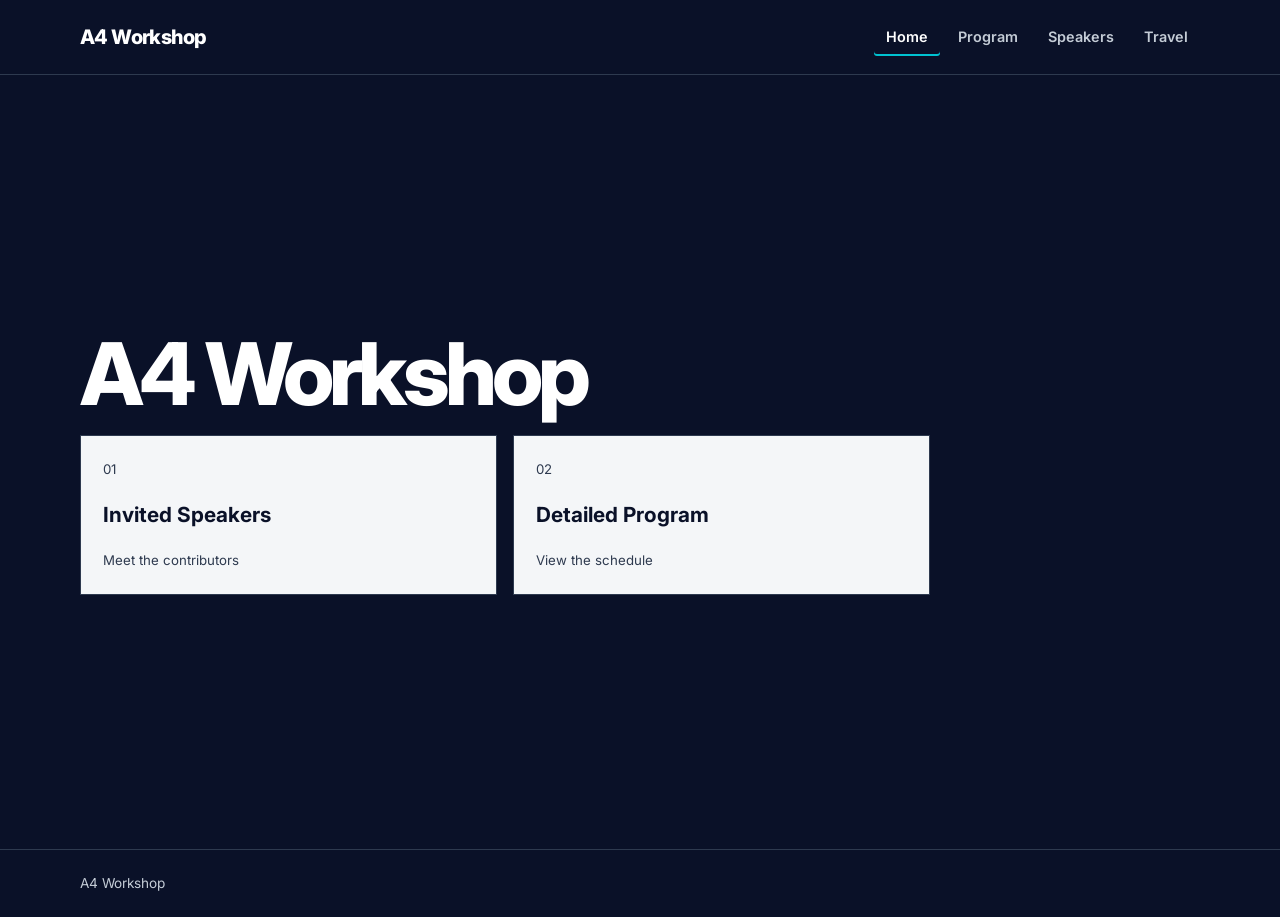
==== index.html @ c86d0ef8 "Update workshop navigation and content" ====
<!doctype html>
<html lang="en">
  <head>
    <meta charset="utf-8">
    <meta name="viewport" content="width=device-width, initial-scale=1">
    <meta name="description" content="A4 Workshop — academic workshop information.">
    <title>A4 Workshop</title>
    <link rel="preconnect" href="https://fonts.googleapis.com">
    <link rel="preconnect" href="https://fonts.gstatic.com" crossorigin>
    <link href="https://fonts.googleapis.com/css2?family=Inter:wght@400;500;600;700;800&display=swap" rel="stylesheet">
    <link rel="stylesheet" href="assets/css/style.css">
    <script src="assets/js/main.js" defer></script>
  </head>
  <body>
    <header class="site-header">
      <div class="container header-inner">
        <a class="brand" href="index.html" aria-label="A4 Workshop home">A4 Workshop</a>
        <button class="menu-toggle" type="button" aria-expanded="false" aria-controls="primary-navigation">Menu</button>
        <nav id="primary-navigation" class="primary-navigation" aria-label="Primary navigation">
          <a class="active" aria-current="page" href="index.html">Home</a>
          <div class="nav-group">
            <a class="program-link" href="program-at-a-glance.html">Program</a>
            <div id="program-submenu" class="program-submenu">
              <a href="program.html">Full Program</a>
            </div>
          </div>
          <a href="speakers.html">Speakers</a>
          <a href="travel.html">Travel</a>
        </nav>
      </div>
    </header>

    <main>
      <section class="gateway">
        <div class="container gateway-content">
          <h1>A4 Workshop</h1>
          <div class="gateway-links">
            <a class="feature-link" href="speakers.html"><span>01</span><strong>Invited Speakers</strong><small>Meet the contributors</small></a>
            <a class="feature-link" href="program.html"><span>02</span><strong>Detailed Program</strong><small>View the schedule</small></a>
          </div>
        </div>
      </section>
    </main>

    <footer class="site-footer"><div class="container">A4 Workshop</div></footer>
  </body>
</html>
---- assets/css/style.css ----
:root {
  --navy: #0A1128;
  --slate-navy: #2E3A4F;
  --soft-navy: #5B6B8C;
  --medium-gray: #9AA5B1;
  --light-gray: #E4E7EB;
  --off-white: #F4F6F8;
  --page-white: #FFFFFF;
  --cool-gray: #C4CCD6;
  --electric-cyan: #00C2D1;
  --max-width: 1120px;
}

* { box-sizing: border-box; }
html { scroll-behavior: smooth; }
body { margin: 0; background: var(--page-white); color: var(--navy); font: 400 16px/1.7 Inter, ui-sans-serif, system-ui, -apple-system, BlinkMacSystemFont, "Segoe UI", sans-serif; }
a { color: inherit; }
.container { width: min(calc(100% - 40px), var(--max-width)); margin-inline: auto; }

.site-header { position: sticky; top: 0; z-index: 10; background: var(--navy); border-bottom: 1px solid var(--slate-navy); }
.header-inner { min-height: 74px; display: flex; align-items: center; justify-content: space-between; gap: 24px; }
.brand { color: var(--page-white); font-size: 1.25rem; font-weight: 800; letter-spacing: -0.03em; text-decoration: none; }
.primary-navigation { display: flex; align-items: center; gap: 6px; }
.primary-navigation > a, .program-link { color: var(--cool-gray); font: 600 0.9rem/1.4 Inter, ui-sans-serif, system-ui, sans-serif; padding: 9px 12px; border: 0; border-radius: 3px; background: transparent; text-decoration: none; }
.primary-navigation > a:hover, .primary-navigation > a:focus-visible, .program-link:hover, .program-link:focus-visible { color: var(--navy); background: var(--electric-cyan); outline: none; }
.primary-navigation > a.active, .program-link.active, .nav-group.active > .program-link { color: var(--page-white); box-shadow: inset 0 -2px 0 var(--electric-cyan); }
.nav-group { position: relative; }
.program-submenu { display: none; position: absolute; top: calc(100% + 8px); left: 0; z-index: 20; min-width: 218px; padding: 6px; border: 1px solid var(--slate-navy); background: var(--navy); box-shadow: 0 12px 24px rgb(10 17 40 / 20%); }.nav-group:hover .program-submenu, .nav-group:focus-within .program-submenu, .nav-group.is-open .program-submenu { display: block; }.program-submenu a { display: block; color: var(--cool-gray); padding: 9px 10px; font-size: 0.88rem; font-weight: 600; text-decoration: none; }.program-submenu a:hover, .program-submenu a:focus-visible, .program-submenu a.active { color: var(--navy); background: var(--electric-cyan); outline: none; }
.menu-toggle { display: none; border: 1px solid var(--medium-gray); border-radius: 3px; background: transparent; color: var(--page-white); padding: 7px 10px; font: inherit; }
.menu-toggle:focus-visible, a:focus-visible { outline: 3px solid var(--electric-cyan); outline-offset: 3px; }

.gateway { min-height: calc(100vh - 126px); display: grid; align-items: center; padding: 80px 0; background: var(--navy); }
.gateway-content { max-width: 850px; margin-left: max(20px, calc((100% - var(--max-width)) / 2)); }
h1, h2, h3, p { margin-top: 0; }
h1 { max-width: 700px; margin-bottom: 16px; color: var(--navy); font-size: clamp(2.6rem, 7vw, 5.4rem); font-weight: 800; line-height: 1.04; letter-spacing: -0.055em; }
h2 { font-size: 1.4rem; font-weight: 700; letter-spacing: -0.025em; line-height: 1.25; }
h3 { margin-bottom: 3px; font-size: 1.08rem; font-weight: 700; }
.gateway h1 { color: var(--page-white); }
.preview-notice { max-width: 610px; margin-bottom: 12px; color: var(--electric-cyan); font-size: 0.84rem; font-weight: 600; letter-spacing: 0.015em; }
.gateway-intro { max-width: 550px; margin-bottom: 42px; color: var(--cool-gray); font-size: 1.16rem; }
.gateway-links { display: grid; grid-template-columns: repeat(2, minmax(0, 1fr)); gap: 16px; }
.feature-link { min-height: 160px; display: grid; align-content: space-between; padding: 22px; border: 1px solid var(--slate-navy); background: var(--off-white); color: var(--navy); text-decoration: none; transition: border-color 0.16s ease, background-color 0.16s ease, transform 0.16s ease; }
.feature-link:hover, .feature-link:focus-visible { border-color: var(--electric-cyan); background: var(--page-white); transform: translateY(-2px); }
.feature-link span, .feature-link small { color: var(--slate-navy); font-size: 0.83rem; }.feature-link strong { font-size: 1.3rem; font-weight: 700; }

.page-hero { padding: 56px 0 48px; background: var(--navy); border-bottom: 3px solid var(--medium-gray); }
.page-hero h1 { margin-bottom: 0; color: var(--page-white); font-size: clamp(2.5rem, 5vw, 4.4rem); }
.content-section { padding: 56px 0 82px; background: var(--page-white); }.section-note { max-width: 850px; margin-bottom: 30px; padding: 15px 17px; border-left: 3px solid var(--electric-cyan); background: var(--off-white); color: var(--slate-navy); font-size: 0.95rem; }

.speaker-notice { max-width: 760px; margin: 0 0 34px; color: var(--slate-navy); font-size: 1rem; font-weight: 500; line-height: 1.6; }.speaker-section + .speaker-section { margin-top: 54px; }.speaker-section h2 { display: flex; align-items: center; gap: 10px; margin-bottom: 15px; color: var(--navy); }.speaker-section h2::before { content: ""; width: 10px; height: 10px; flex: 0 0 auto; background: var(--electric-cyan); }.speaker-table { width: 100%; border-collapse: collapse; border-top: 2px solid var(--medium-gray); }.speaker-table th, .speaker-table td { padding: 18px 4px; border-bottom: 1px solid var(--light-gray); text-align: left; vertical-align: top; }.speaker-table th { background: var(--off-white); color: var(--navy); font-size: 0.8rem; font-weight: 700; letter-spacing: 0.06em; text-transform: uppercase; }.speaker-table th:first-child, .speaker-table td:first-child { width: 42%; }.speaker-table td:first-child { color: var(--navy); font-size: 1.08rem; font-weight: 700; line-height: 1.35; }.speaker-table td:last-child { color: var(--slate-navy); line-height: 1.5; }

.program-day { margin-top: 42px; }.day-heading { padding-bottom: 14px; border-bottom: 2px solid var(--medium-gray); }.day-heading h2 { margin-bottom: 0; }.timeline { margin: 0; padding: 0; list-style: none; }.timeline li { display: grid; grid-template-columns: 160px 1fr; gap: 28px; padding: 23px; border-bottom: 1px solid var(--light-gray); background: var(--off-white); }.timeline li + li { margin-top: 1px; }.timeline li.is-lunch, .timeline li.is-secondary { background: var(--cool-gray); }.timeline time { color: var(--slate-navy); font-weight: 700; }.timeline p:last-child { margin-bottom: 0; color: var(--slate-navy); }

.program-overview { margin: 0; background: var(--page-white); }.program-overview-scroll { overflow-x: auto; }.program-overview-scroll:focus-visible { outline: 3px solid var(--electric-cyan); outline-offset: 3px; }.program-overview-table { width: 100%; min-width: 900px; border-collapse: collapse; border-top: 2px solid var(--medium-gray); table-layout: fixed; }.program-overview-table th, .program-overview-table td { border: 1px solid var(--light-gray); }.program-overview-table thead th { padding: 10px 8px; background: var(--soft-navy); border-color: var(--soft-navy); border-bottom: 2px solid var(--electric-cyan); color: var(--page-white); font-size: 0.98rem; font-weight: 700; letter-spacing: 0.03em; line-height: 1.15; text-align: center; text-transform: uppercase; }.program-overview-table thead th:first-child { width: 120px; }.program-overview-table thead span { display: block; margin-top: 0; color: var(--page-white); font-size: 0.76rem; letter-spacing: 0.08em; line-height: 1.1; }.program-overview-table tbody > tr { height: 72px; }.program-overview-table tbody th { padding: 9px 8px; background: var(--soft-navy); border-top-color: var(--medium-gray); color: var(--page-white); font-size: 0.84rem; font-weight: 700; letter-spacing: 0.06em; line-height: 1.2; text-align: center; text-transform: uppercase; vertical-align: middle; }.program-overview-table tbody td { padding: 12px 10px; background: var(--off-white); color: var(--navy); font-size: 1.05rem; font-weight: 700; line-height: 1.4; text-align: center; vertical-align: middle; }.program-overview-table .schedule-lunch { height: 54px; }.program-overview-table .schedule-lunch td { background: var(--cool-gray); font-size: 0.95rem; letter-spacing: 0.07em; text-transform: uppercase; }.program-overview-table .schedule-empty { background: var(--page-white); }.glance-link { margin: 32px 0 0; }.glance-link a { color: var(--navy); font-weight: 700; text-decoration-color: var(--electric-cyan); text-decoration-thickness: 3px; text-underline-offset: 5px; }.visually-hidden { position: absolute; width: 1px; height: 1px; padding: 0; margin: -1px; overflow: hidden; clip: rect(0, 0, 0, 0); white-space: nowrap; border: 0; }
.anchor-navigation { border-bottom: 1px solid var(--light-gray); background: var(--off-white); }.anchor-navigation .container { display: flex; gap: 24px; overflow-x: auto; }.anchor-navigation a { flex: 0 0 auto; padding: 14px 0 12px; color: var(--slate-navy); font-size: 0.9rem; font-weight: 700; text-decoration: none; }.anchor-navigation a:hover, .anchor-navigation a:focus-visible { color: var(--navy); box-shadow: inset 0 -2px 0 var(--electric-cyan); outline: none; }.travel-layout { display: grid; gap: 56px; }.travel-section { scroll-margin-top: 110px; }.travel-section-heading { margin-bottom: 14px; border-bottom: 2px solid var(--medium-gray); }.travel-section-heading h2 { margin-bottom: 12px; }.travel-panel { padding: 26px; border: 1px solid var(--light-gray); background: var(--off-white); }.travel-panel h3 { color: var(--navy); }.travel-panel p { max-width: 720px; margin-bottom: 0; color: var(--slate-navy); }

.site-footer { padding: 22px 0; background: var(--navy); border-top: 1px solid var(--slate-navy); color: var(--cool-gray); font-size: 0.85rem; }

@media (max-width: 720px) { .header-inner { min-height: 64px; flex-wrap: wrap; padding-block: 12px; }.menu-toggle { display: block; }.primary-navigation { display: none; width: 100%; flex-direction: column; align-items: stretch; padding-top: 4px; }.primary-navigation.is-open { display: flex; }.primary-navigation > a, .program-link { display: block; width: 100%; padding: 10px 0; text-align: left; }.primary-navigation > a.active, .program-link.active, .nav-group.active > .program-link { box-shadow: inset 2px 0 0 var(--electric-cyan); padding-left: 10px; }.nav-group { width: 100%; }.program-submenu { display: block; position: static; min-width: 0; margin: 2px 0 5px; padding: 4px 0 4px 12px; border: 0; border-left: 1px solid var(--slate-navy); box-shadow: none; }.program-submenu a { padding: 8px 10px; }.gateway { min-height: calc(100vh - 116px); padding: 58px 0; }.gateway-content { margin-left: auto; }.gateway-links { grid-template-columns: 1fr; }.page-hero { padding: 44px 0 36px; }.speaker-notice { margin-bottom: 28px; font-size: 0.96rem; }.speaker-section h2 { gap: 9px; }.speaker-section h2::before { width: 9px; height: 9px; }.speaker-table, .speaker-table thead, .speaker-table tbody, .speaker-table tr, .speaker-table th, .speaker-table td { display: block; width: 100%; }.speaker-table thead tr { display: grid; grid-template-columns: 42% 58%; }.speaker-table th, .speaker-table td { padding: 13px 0; }.speaker-table th:first-child, .speaker-table td:first-child { width: auto; }.speaker-table tbody tr { padding: 17px 0; border-bottom: 1px solid var(--light-gray); }.speaker-table tbody td { border: 0; padding: 0; }.speaker-table tbody td + td { margin-top: 6px; font-size: 0.94rem; }.program-overview-table { min-width: 860px; }.program-overview-table thead th:first-child { width: 108px; }.program-overview-table thead th { font-size: 0.98rem; }.program-overview-table thead span { font-size: 0.76rem; }.program-overview-table tbody th { font-size: 0.88rem; }.program-overview-table tbody td { font-size: 0.98rem; }.program-overview-table .schedule-lunch td { font-size: 0.88rem; }.timeline li { grid-template-columns: 1fr; gap: 5px; padding: 20px; }.travel-layout { gap: 42px; } }
@media (prefers-reduced-motion: reduce) { html { scroll-behavior: auto; }.feature-link { transition: none; }.feature-link:hover { transform: none; } }
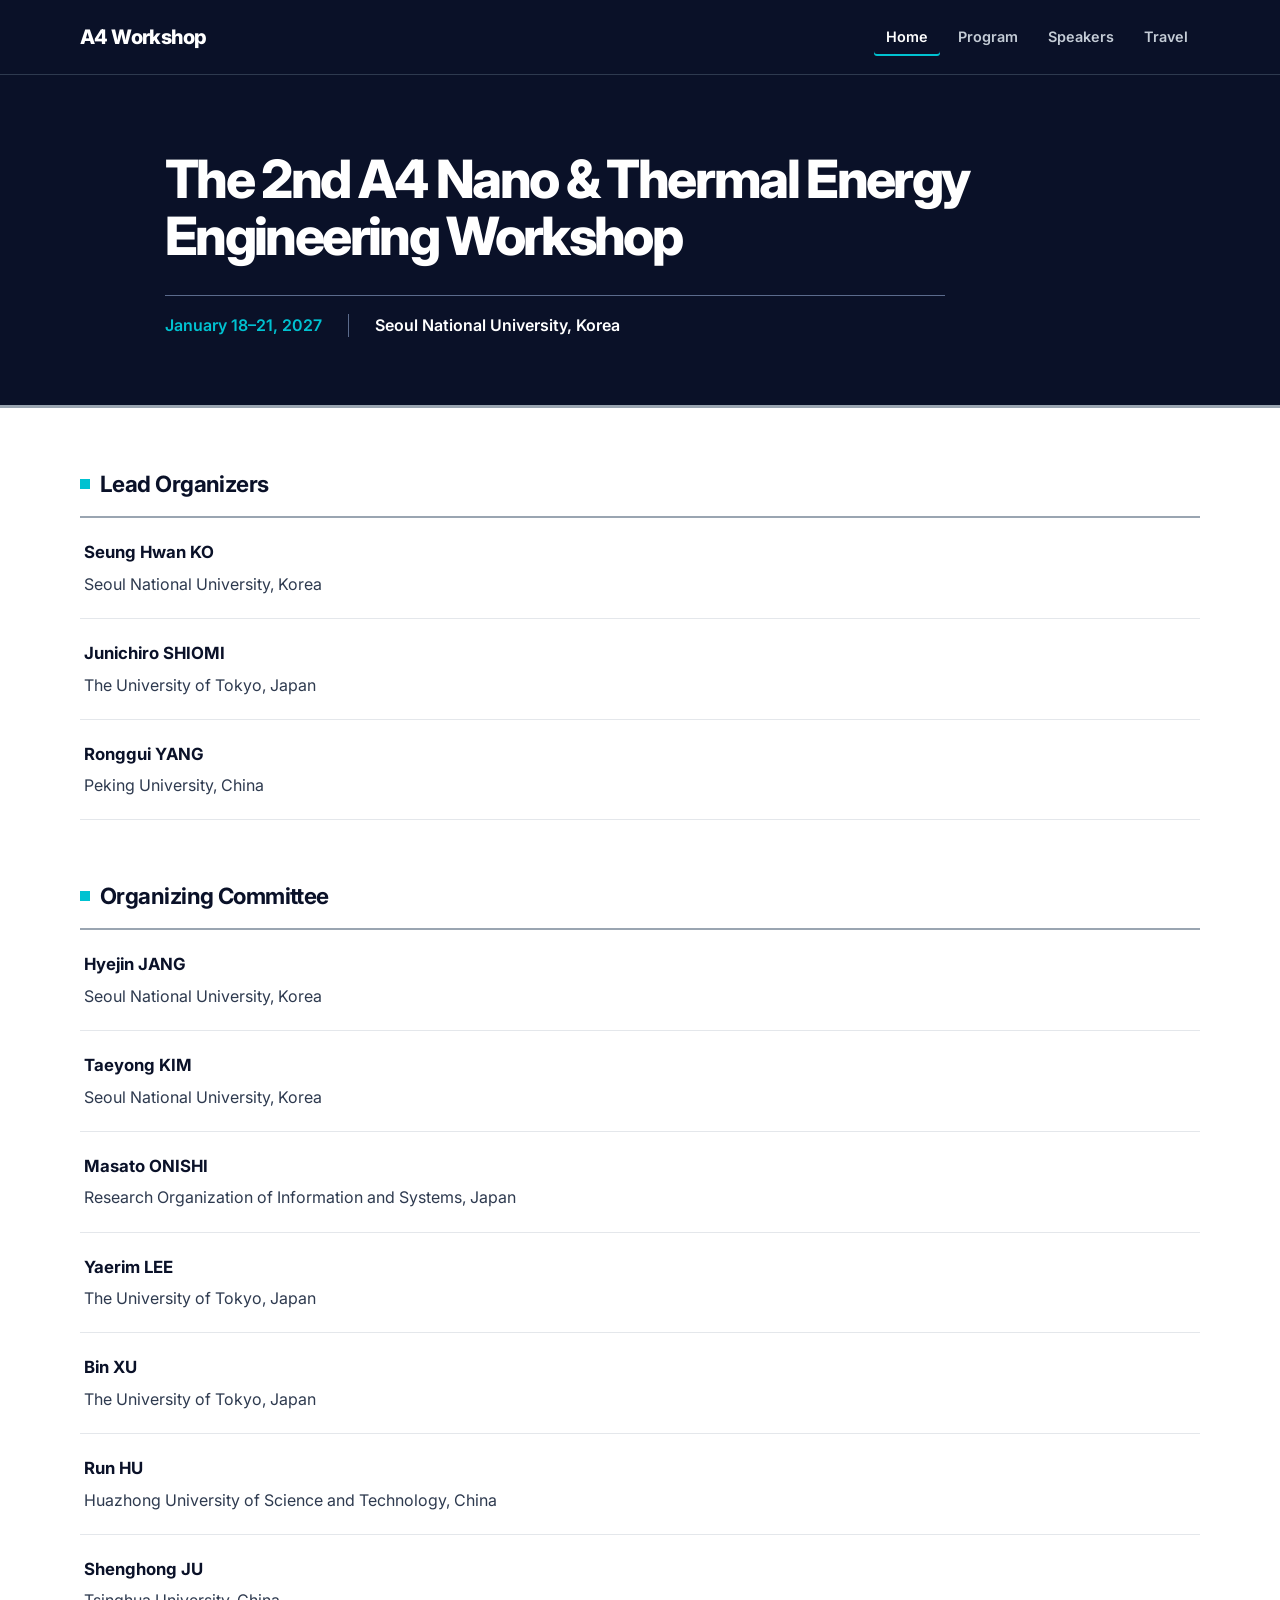
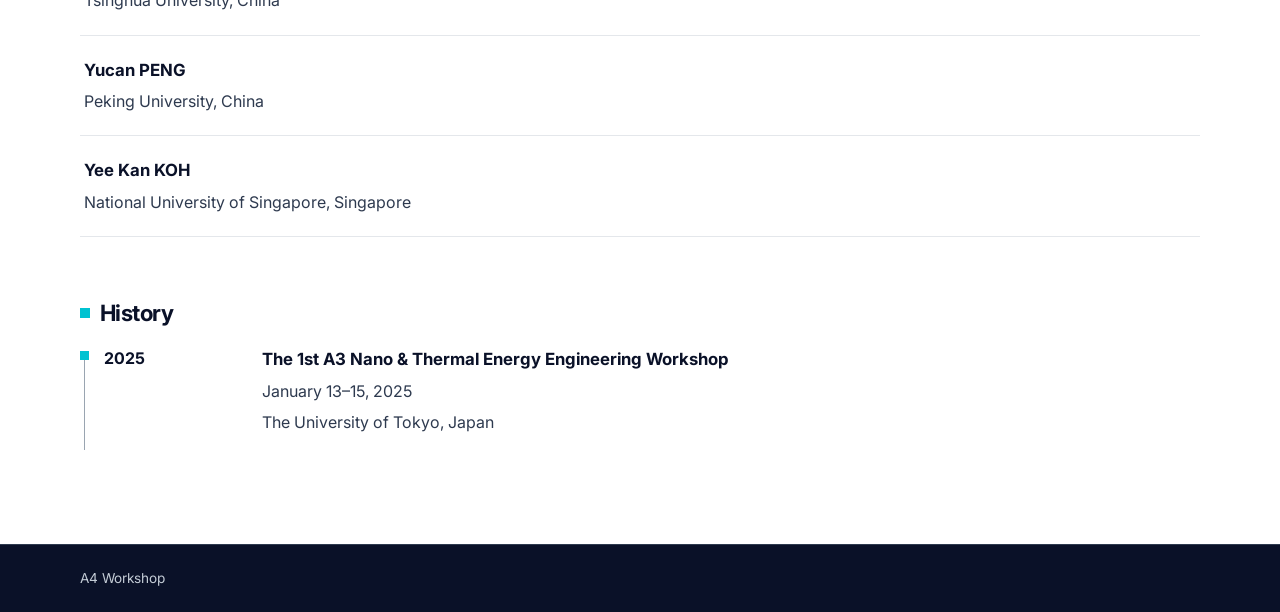
==== commit 37fb2dd5: "Update workshop home and full program" ====
--- a/index.html
+++ b/index.html
@@ -31,14 +31,115 @@
     </header>
 
     <main>
-      <section class="gateway">
-        <div class="container gateway-content">
-          <h1>A4 Workshop</h1>
-          <div class="gateway-links">
-            <a class="feature-link" href="speakers.html"><span>01</span><strong>Invited Speakers</strong><small>Meet the contributors</small></a>
-            <a class="feature-link" href="program.html"><span>02</span><strong>Detailed Program</strong><small>View the schedule</small></a>
+      <section class="page-hero home-hero">
+        <div class="container home-hero-content">
+          <h1>The 2nd A4 Nano &amp; Thermal Energy Engineering Workshop</h1>
+          <div class="hero-event-details" aria-label="Workshop date and venue">
+            <p><time datetime="2027-01-18">January 18</time>–<time datetime="2027-01-21">21, 2027</time></p>
+            <p>Seoul National University, Korea</p>
           </div>
         </div>
+      </section>
+
+      <section class="content-section home-content">
+        <div class="container home-layout">
+          <section class="home-section" aria-labelledby="lead-organizers-title">
+            <h2 id="lead-organizers-title">Lead Organizers</h2>
+            <div class="organizer-list" aria-label="Lead organizers">
+              <article class="organizer-row organizer-row--person">
+                <div>
+                  <h3>Seung Hwan KO</h3>
+                  <p>Seoul National University, Korea</p>
+                </div>
+              </article>
+              <article class="organizer-row organizer-row--person">
+                <div>
+                  <h3>Junichiro SHIOMI</h3>
+                  <p>The University of Tokyo, Japan</p>
+                </div>
+              </article>
+              <article class="organizer-row organizer-row--person">
+                <div>
+                  <h3>Ronggui YANG</h3>
+                  <p>Peking University, China</p>
+                </div>
+              </article>
+            </div>
+          </section>
+
+          <section class="home-section" aria-labelledby="committee-title">
+            <h2 id="committee-title">Organizing Committee</h2>
+            <div class="organizer-list" aria-label="Organizing committee">
+              <article class="organizer-row organizer-row--person">
+                <div>
+                  <h3>Hyejin JANG</h3>
+                  <p>Seoul National University, Korea</p>
+                </div>
+              </article>
+              <article class="organizer-row organizer-row--person">
+                <div>
+                  <h3>Taeyong KIM</h3>
+                  <p>Seoul National University, Korea</p>
+                </div>
+              </article>
+              <article class="organizer-row organizer-row--person">
+                <div>
+                  <h3>Masato ONISHI</h3>
+                  <p>Research Organization of Information and Systems, Japan</p>
+                </div>
+              </article>
+              <article class="organizer-row organizer-row--person">
+                <div>
+                  <h3>Yaerim LEE</h3>
+                  <p>The University of Tokyo, Japan</p>
+                </div>
+              </article>
+              <article class="organizer-row organizer-row--person">
+                <div>
+                  <h3>Bin XU</h3>
+                  <p>The University of Tokyo, Japan</p>
+                </div>
+              </article>
+              <article class="organizer-row organizer-row--person">
+                <div>
+                  <h3>Run HU</h3>
+                  <p>Huazhong University of Science and Technology, China</p>
+                </div>
+              </article>
+              <article class="organizer-row organizer-row--person">
+                <div>
+                  <h3>Shenghong JU</h3>
+                  <p>Tsinghua University, China</p>
+                </div>
+              </article>
+              <article class="organizer-row organizer-row--person">
+                <div>
+                  <h3>Yucan PENG</h3>
+                  <p>Peking University, China</p>
+                </div>
+              </article>
+              <article class="organizer-row organizer-row--person">
+                <div>
+                  <h3>Yee Kan KOH</h3>
+                  <p>National University of Singapore, Singapore</p>
+                </div>
+              </article>
+            </div>
+          </section>
+
+          <section class="home-section" aria-labelledby="history-title">
+            <h2 id="history-title">History</h2>
+            <ol class="history-list" aria-label="Workshop history">
+              <li>
+                <p class="history-year">2025</p>
+                <div>
+                  <h3>The 1st A3 Nano &amp; Thermal Energy Engineering Workshop</h3>
+                  <p><time datetime="2025-01-13">January 13</time>–<time datetime="2025-01-15">15, 2025</time></p>
+                  <p>The University of Tokyo, Japan</p>
+                </div>
+              </li>
+            </ol>
+          </div>
       </section>
     </main>
 
--- a/assets/css/style.css
+++ b/assets/css/style.css
@@ -47,14 +47,16 @@
 .page-hero h1 { margin-bottom: 0; color: var(--page-white); font-size: clamp(2.5rem, 5vw, 4.4rem); }
 .content-section { padding: 56px 0 82px; background: var(--page-white); }.section-note { max-width: 850px; margin-bottom: 30px; padding: 15px 17px; border-left: 3px solid var(--electric-cyan); background: var(--off-white); color: var(--slate-navy); font-size: 0.95rem; }
 
+.home-hero { padding-block: 76px 68px; }.home-hero-content { max-width: 950px; }.home-hero h1 { max-width: 920px; font-size: clamp(1.875rem, 4.125vw, 3.75rem); line-height: 1.08; letter-spacing: -0.05em; }.hero-event-details { display: flex; flex-wrap: wrap; align-items: center; gap: 12px 26px; max-width: 780px; margin-top: 30px; padding-top: 18px; border-top: 1px solid var(--soft-navy); }.hero-event-details p { margin: 0; color: var(--page-white); font-size: 1rem; font-weight: 600; line-height: 1.45; }.hero-event-details p:first-child { color: var(--electric-cyan); }.hero-event-details p + p { padding-left: 26px; border-left: 1px solid var(--soft-navy); }.home-content { padding-top: 62px; }.home-layout { display: grid; gap: 62px; }.home-section h2 { display: flex; align-items: center; gap: 10px; margin-bottom: 18px; }.home-section h2::before { content: ""; width: 10px; height: 10px; flex: 0 0 auto; background: var(--electric-cyan); }.organizer-list { border-top: 2px solid var(--medium-gray); }.organizer-row { display: grid; grid-template-columns: minmax(0, 1fr); align-items: baseline; padding: 20px 4px; border-bottom: 1px solid var(--light-gray); }.organizer-row h3, .history-list h3 { margin-bottom: 4px; color: var(--navy); font-size: 1.05rem; }.organizer-row p, .history-list p { margin-bottom: 0; color: var(--slate-navy); }.history-list { position: relative; display: grid; gap: 0; max-width: 800px; margin: 0; padding: 0; list-style: none; }.history-list::before { content: ""; position: absolute; top: 12px; bottom: 12px; left: 4px; width: 1px; background: var(--medium-gray); }.history-list li { position: relative; display: grid; grid-template-columns: 132px minmax(0, 1fr); gap: 26px; padding: 0 0 26px 24px; }.history-list li::before { content: ""; position: absolute; top: 6px; left: 0; width: 9px; height: 9px; background: var(--electric-cyan); }.history-list li p + p { margin-top: 4px; }.history-year { color: var(--navy) !important; font-weight: 700; }
+
 .speaker-notice { max-width: 760px; margin: 0 0 34px; color: var(--slate-navy); font-size: 1rem; font-weight: 500; line-height: 1.6; }.speaker-section + .speaker-section { margin-top: 54px; }.speaker-section h2 { display: flex; align-items: center; gap: 10px; margin-bottom: 15px; color: var(--navy); }.speaker-section h2::before { content: ""; width: 10px; height: 10px; flex: 0 0 auto; background: var(--electric-cyan); }.speaker-table { width: 100%; border-collapse: collapse; border-top: 2px solid var(--medium-gray); }.speaker-table th, .speaker-table td { padding: 18px 4px; border-bottom: 1px solid var(--light-gray); text-align: left; vertical-align: top; }.speaker-table th { background: var(--off-white); color: var(--navy); font-size: 0.8rem; font-weight: 700; letter-spacing: 0.06em; text-transform: uppercase; }.speaker-table th:first-child, .speaker-table td:first-child { width: 42%; }.speaker-table td:first-child { color: var(--navy); font-size: 1.08rem; font-weight: 700; line-height: 1.35; }.speaker-table td:last-child { color: var(--slate-navy); line-height: 1.5; }
 
-.program-day { margin-top: 42px; }.day-heading { padding-bottom: 14px; border-bottom: 2px solid var(--medium-gray); }.day-heading h2 { margin-bottom: 0; }.timeline { margin: 0; padding: 0; list-style: none; }.timeline li { display: grid; grid-template-columns: 160px 1fr; gap: 28px; padding: 23px; border-bottom: 1px solid var(--light-gray); background: var(--off-white); }.timeline li + li { margin-top: 1px; }.timeline li.is-lunch, .timeline li.is-secondary { background: var(--cool-gray); }.timeline time { color: var(--slate-navy); font-weight: 700; }.timeline p:last-child { margin-bottom: 0; color: var(--slate-navy); }
+.full-program-day + .full-program-day { margin-top: 58px; }.full-program-day h2 { display: flex; align-items: center; gap: 10px; margin-bottom: 10px; color: var(--navy); }.full-program-day h2::before { content: ""; width: 10px; height: 10px; flex: 0 0 auto; background: var(--electric-cyan); }.full-program-table-wrap { overflow-x: auto; }.full-program-table { width: 100%; min-width: 460px; border-collapse: collapse; border-top: 2px solid var(--medium-gray); }.full-program-table th, .full-program-table td { padding: 14px 16px; border-bottom: 1px solid var(--light-gray); text-align: left; vertical-align: middle; }.full-program-table th { background: #EAFBFC; color: var(--navy); font-size: 0.82rem; font-weight: 700; letter-spacing: 0.06em; text-transform: uppercase; }.full-program-table th:first-child, .full-program-table td:first-child { width: 170px; }.full-program-table td { color: var(--slate-navy); }.full-program-table td:last-child { color: var(--navy); font-weight: 600; }.full-program-table time { color: inherit; font-weight: 600; }.full-program-table .program-break td { background: var(--cool-gray); }.full-program-table .program-social td { background: var(--off-white); }
 
 .program-overview { margin: 0; background: var(--page-white); }.program-overview-scroll { overflow-x: auto; }.program-overview-scroll:focus-visible { outline: 3px solid var(--electric-cyan); outline-offset: 3px; }.program-overview-table { width: 100%; min-width: 900px; border-collapse: collapse; border-top: 2px solid var(--medium-gray); table-layout: fixed; }.program-overview-table th, .program-overview-table td { border: 1px solid var(--light-gray); }.program-overview-table thead th { padding: 10px 8px; background: var(--soft-navy); border-color: var(--soft-navy); border-bottom: 2px solid var(--electric-cyan); color: var(--page-white); font-size: 0.98rem; font-weight: 700; letter-spacing: 0.03em; line-height: 1.15; text-align: center; text-transform: uppercase; }.program-overview-table thead th:first-child { width: 120px; }.program-overview-table thead span { display: block; margin-top: 0; color: var(--page-white); font-size: 0.76rem; letter-spacing: 0.08em; line-height: 1.1; }.program-overview-table tbody > tr { height: 72px; }.program-overview-table tbody th { padding: 9px 8px; background: var(--soft-navy); border-top-color: var(--medium-gray); color: var(--page-white); font-size: 0.84rem; font-weight: 700; letter-spacing: 0.06em; line-height: 1.2; text-align: center; text-transform: uppercase; vertical-align: middle; }.program-overview-table tbody td { padding: 12px 10px; background: var(--off-white); color: var(--navy); font-size: 1.05rem; font-weight: 700; line-height: 1.4; text-align: center; vertical-align: middle; }.program-overview-table .schedule-lunch { height: 54px; }.program-overview-table .schedule-lunch td { background: var(--cool-gray); font-size: 0.95rem; letter-spacing: 0.07em; text-transform: uppercase; }.program-overview-table .schedule-empty { background: var(--page-white); }.glance-link { margin: 32px 0 0; }.glance-link a { color: var(--navy); font-weight: 700; text-decoration-color: var(--electric-cyan); text-decoration-thickness: 3px; text-underline-offset: 5px; }.visually-hidden { position: absolute; width: 1px; height: 1px; padding: 0; margin: -1px; overflow: hidden; clip: rect(0, 0, 0, 0); white-space: nowrap; border: 0; }
 .anchor-navigation { border-bottom: 1px solid var(--light-gray); background: var(--off-white); }.anchor-navigation .container { display: flex; gap: 24px; overflow-x: auto; }.anchor-navigation a { flex: 0 0 auto; padding: 14px 0 12px; color: var(--slate-navy); font-size: 0.9rem; font-weight: 700; text-decoration: none; }.anchor-navigation a:hover, .anchor-navigation a:focus-visible { color: var(--navy); box-shadow: inset 0 -2px 0 var(--electric-cyan); outline: none; }.travel-layout { display: grid; gap: 56px; }.travel-section { scroll-margin-top: 110px; }.travel-section-heading { margin-bottom: 14px; border-bottom: 2px solid var(--medium-gray); }.travel-section-heading h2 { margin-bottom: 12px; }.travel-panel { padding: 26px; border: 1px solid var(--light-gray); background: var(--off-white); }.travel-panel h3 { color: var(--navy); }.travel-panel p { max-width: 720px; margin-bottom: 0; color: var(--slate-navy); }
 
 .site-footer { padding: 22px 0; background: var(--navy); border-top: 1px solid var(--slate-navy); color: var(--cool-gray); font-size: 0.85rem; }
 
-@media (max-width: 720px) { .header-inner { min-height: 64px; flex-wrap: wrap; padding-block: 12px; }.menu-toggle { display: block; }.primary-navigation { display: none; width: 100%; flex-direction: column; align-items: stretch; padding-top: 4px; }.primary-navigation.is-open { display: flex; }.primary-navigation > a, .program-link { display: block; width: 100%; padding: 10px 0; text-align: left; }.primary-navigation > a.active, .program-link.active, .nav-group.active > .program-link { box-shadow: inset 2px 0 0 var(--electric-cyan); padding-left: 10px; }.nav-group { width: 100%; }.program-submenu { display: block; position: static; min-width: 0; margin: 2px 0 5px; padding: 4px 0 4px 12px; border: 0; border-left: 1px solid var(--slate-navy); box-shadow: none; }.program-submenu a { padding: 8px 10px; }.gateway { min-height: calc(100vh - 116px); padding: 58px 0; }.gateway-content { margin-left: auto; }.gateway-links { grid-template-columns: 1fr; }.page-hero { padding: 44px 0 36px; }.speaker-notice { margin-bottom: 28px; font-size: 0.96rem; }.speaker-section h2 { gap: 9px; }.speaker-section h2::before { width: 9px; height: 9px; }.speaker-table, .speaker-table thead, .speaker-table tbody, .speaker-table tr, .speaker-table th, .speaker-table td { display: block; width: 100%; }.speaker-table thead tr { display: grid; grid-template-columns: 42% 58%; }.speaker-table th, .speaker-table td { padding: 13px 0; }.speaker-table th:first-child, .speaker-table td:first-child { width: auto; }.speaker-table tbody tr { padding: 17px 0; border-bottom: 1px solid var(--light-gray); }.speaker-table tbody td { border: 0; padding: 0; }.speaker-table tbody td + td { margin-top: 6px; font-size: 0.94rem; }.program-overview-table { min-width: 860px; }.program-overview-table thead th:first-child { width: 108px; }.program-overview-table thead th { font-size: 0.98rem; }.program-overview-table thead span { font-size: 0.76rem; }.program-overview-table tbody th { font-size: 0.88rem; }.program-overview-table tbody td { font-size: 0.98rem; }.program-overview-table .schedule-lunch td { font-size: 0.88rem; }.timeline li { grid-template-columns: 1fr; gap: 5px; padding: 20px; }.travel-layout { gap: 42px; } }
+@media (max-width: 720px) { .header-inner { min-height: 64px; flex-wrap: wrap; padding-block: 12px; }.menu-toggle { display: block; }.primary-navigation { display: none; width: 100%; flex-direction: column; align-items: stretch; padding-top: 4px; }.primary-navigation.is-open { display: flex; }.primary-navigation > a, .program-link { display: block; width: 100%; padding: 10px 0; text-align: left; }.primary-navigation > a.active, .program-link.active, .nav-group.active > .program-link { box-shadow: inset 2px 0 0 var(--electric-cyan); padding-left: 10px; }.nav-group { width: 100%; }.program-submenu { display: block; position: static; min-width: 0; margin: 2px 0 5px; padding: 4px 0 4px 12px; border: 0; border-left: 1px solid var(--slate-navy); box-shadow: none; }.program-submenu a { padding: 8px 10px; }.gateway { min-height: calc(100vh - 116px); padding: 58px 0; }.gateway-content { margin-left: auto; }.gateway-links { grid-template-columns: 1fr; }.page-hero { padding: 44px 0 36px; }.home-hero { padding-block: 56px 50px; }.home-hero h1 { font-size: clamp(1.725rem, 7.5vw, 2.625rem); letter-spacing: -0.045em; }.hero-event-details { display: grid; gap: 10px; margin-top: 24px; padding-top: 16px; }.hero-event-details p { font-size: 0.98rem; }.hero-event-details p + p { padding-left: 0; border-left: 0; }.home-content { padding-top: 46px; }.home-layout { gap: 46px; }.home-section h2 { gap: 9px; margin-bottom: 16px; }.home-section h2::before { width: 9px; height: 9px; }.organizer-row { grid-template-columns: 1fr; gap: 7px; padding: 17px 0; }.organizer-role { font-size: 0.92rem; }.history-list li { grid-template-columns: 1fr; gap: 5px; padding-left: 22px; }.speaker-notice { margin-bottom: 28px; font-size: 0.96rem; }.speaker-section h2 { gap: 9px; }.speaker-section h2::before { width: 9px; height: 9px; }.speaker-table, .speaker-table thead, .speaker-table tbody, .speaker-table tr, .speaker-table th, .speaker-table td { display: block; width: 100%; }.speaker-table thead tr { display: grid; grid-template-columns: 42% 58%; }.speaker-table th, .speaker-table td { padding: 13px 0; }.speaker-table th:first-child, .speaker-table td:first-child { width: auto; }.speaker-table tbody tr { padding: 17px 0; border-bottom: 1px solid var(--light-gray); }.speaker-table tbody td { border: 0; padding: 0; }.speaker-table tbody td + td { margin-top: 6px; font-size: 0.94rem; }.full-program-day + .full-program-day { margin-top: 44px; }.full-program-day h2 { gap: 9px; }.full-program-day h2::before { width: 9px; height: 9px; }.full-program-table { min-width: 440px; }.full-program-table th, .full-program-table td { padding: 12px 13px; }.full-program-table th:first-child, .full-program-table td:first-child { width: 142px; }.program-overview-table { min-width: 860px; }.program-overview-table thead th:first-child { width: 108px; }.program-overview-table thead th { font-size: 0.98rem; }.program-overview-table thead span { font-size: 0.76rem; }.program-overview-table tbody th { font-size: 0.88rem; }.program-overview-table tbody td { font-size: 0.98rem; }.program-overview-table .schedule-lunch td { font-size: 0.88rem; }.travel-layout { gap: 42px; } }
 @media (prefers-reduced-motion: reduce) { html { scroll-behavior: auto; }.feature-link { transition: none; }.feature-link:hover { transform: none; } }
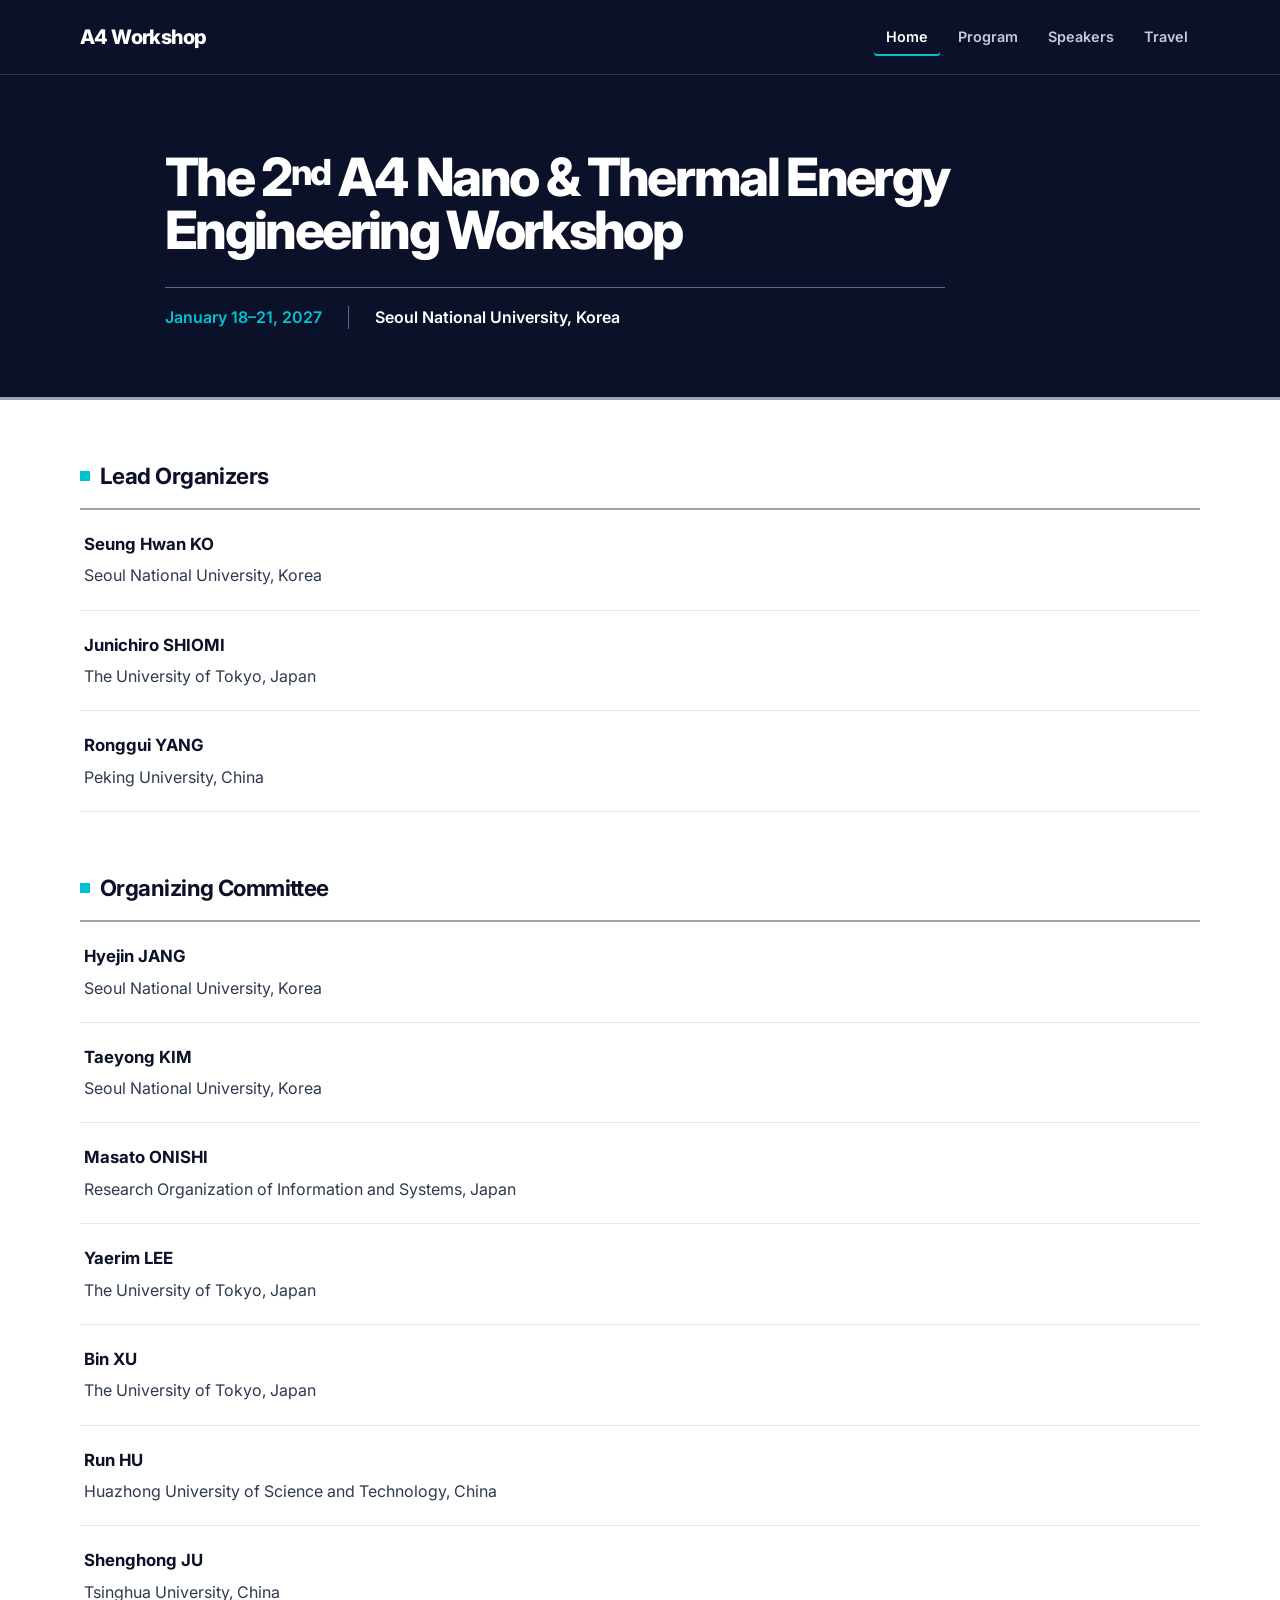
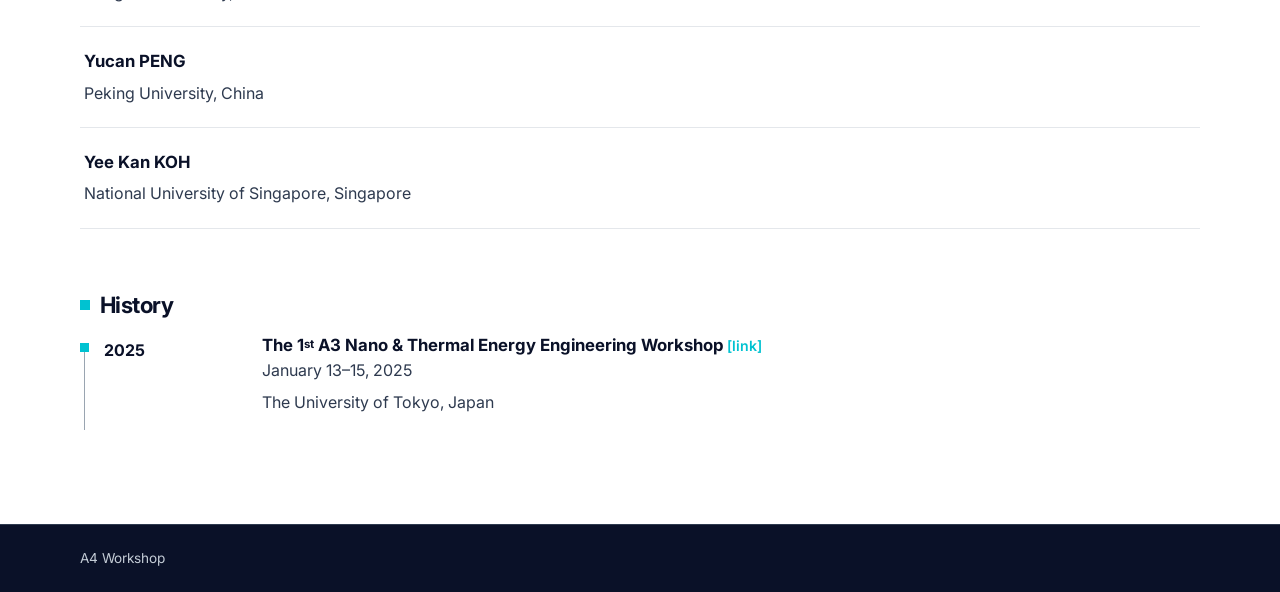
==== commit bc3f9ef8: "Refine workshop home and program overview" ====
--- a/index.html
+++ b/index.html
@@ -8,7 +8,7 @@
     <link rel="preconnect" href="https://fonts.googleapis.com">
     <link rel="preconnect" href="https://fonts.gstatic.com" crossorigin>
     <link href="https://fonts.googleapis.com/css2?family=Inter:wght@400;500;600;700;800&display=swap" rel="stylesheet">
-    <link rel="stylesheet" href="assets/css/style.css">
+    <link rel="stylesheet" href="assets/css/style.css?v=20260908-2">
     <script src="assets/js/main.js" defer></script>
   </head>
   <body>
@@ -33,7 +33,7 @@
     <main>
       <section class="page-hero home-hero">
         <div class="container home-hero-content">
-          <h1>The 2nd A4 Nano &amp; Thermal Energy Engineering Workshop</h1>
+          <h1>The 2<sup>nd</sup> A4 Nano &amp; Thermal Energy Engineering Workshop</h1>
           <div class="hero-event-details" aria-label="Workshop date and venue">
             <p><time datetime="2027-01-18">January 18</time>–<time datetime="2027-01-21">21, 2027</time></p>
             <p>Seoul National University, Korea</p>
@@ -133,7 +133,7 @@
               <li>
                 <p class="history-year">2025</p>
                 <div>
-                  <h3>The 1st A3 Nano &amp; Thermal Energy Engineering Workshop</h3>
+                  <h3>The 1<sup>st</sup> A3 Nano &amp; Thermal Energy Engineering Workshop <a href="https://www.phonon.t.u-tokyo.ac.jp/A3_workshop/2024/index.html" target="_blank" rel="noopener noreferrer">[link]</a></h3>
                   <p><time datetime="2025-01-13">January 13</time>–<time datetime="2025-01-15">15, 2025</time></p>
                   <p>The University of Tokyo, Japan</p>
                 </div>
--- a/assets/css/style.css
+++ b/assets/css/style.css
@@ -33,6 +33,7 @@
 .gateway-content { max-width: 850px; margin-left: max(20px, calc((100% - var(--max-width)) / 2)); }
 h1, h2, h3, p { margin-top: 0; }
 h1 { max-width: 700px; margin-bottom: 16px; color: var(--navy); font-size: clamp(2.6rem, 7vw, 5.4rem); font-weight: 800; line-height: 1.04; letter-spacing: -0.055em; }
+sup, sub { font-size: 0.68em; font-weight: inherit; line-height: 0; vertical-align: baseline; } sup { vertical-align: 0.3em; } sub { vertical-align: -0.15em; }
 h2 { font-size: 1.4rem; font-weight: 700; letter-spacing: -0.025em; line-height: 1.25; }
 h3 { margin-bottom: 3px; font-size: 1.08rem; font-weight: 700; }
 .gateway h1 { color: var(--page-white); }
@@ -49,14 +50,15 @@
 
 .home-hero { padding-block: 76px 68px; }.home-hero-content { max-width: 950px; }.home-hero h1 { max-width: 920px; font-size: clamp(1.875rem, 4.125vw, 3.75rem); line-height: 1.08; letter-spacing: -0.05em; }.hero-event-details { display: flex; flex-wrap: wrap; align-items: center; gap: 12px 26px; max-width: 780px; margin-top: 30px; padding-top: 18px; border-top: 1px solid var(--soft-navy); }.hero-event-details p { margin: 0; color: var(--page-white); font-size: 1rem; font-weight: 600; line-height: 1.45; }.hero-event-details p:first-child { color: var(--electric-cyan); }.hero-event-details p + p { padding-left: 26px; border-left: 1px solid var(--soft-navy); }.home-content { padding-top: 62px; }.home-layout { display: grid; gap: 62px; }.home-section h2 { display: flex; align-items: center; gap: 10px; margin-bottom: 18px; }.home-section h2::before { content: ""; width: 10px; height: 10px; flex: 0 0 auto; background: var(--electric-cyan); }.organizer-list { border-top: 2px solid var(--medium-gray); }.organizer-row { display: grid; grid-template-columns: minmax(0, 1fr); align-items: baseline; padding: 20px 4px; border-bottom: 1px solid var(--light-gray); }.organizer-row h3, .history-list h3 { margin-bottom: 4px; color: var(--navy); font-size: 1.05rem; }.organizer-row p, .history-list p { margin-bottom: 0; color: var(--slate-navy); }.history-list { position: relative; display: grid; gap: 0; max-width: 800px; margin: 0; padding: 0; list-style: none; }.history-list::before { content: ""; position: absolute; top: 12px; bottom: 12px; left: 4px; width: 1px; background: var(--medium-gray); }.history-list li { position: relative; display: grid; grid-template-columns: 132px minmax(0, 1fr); gap: 26px; padding: 0 0 26px 24px; }.history-list li::before { content: ""; position: absolute; top: 6px; left: 0; width: 9px; height: 9px; background: var(--electric-cyan); }.history-list li p + p { margin-top: 4px; }.history-year { color: var(--navy) !important; font-weight: 700; }
 
-.speaker-notice { max-width: 760px; margin: 0 0 34px; color: var(--slate-navy); font-size: 1rem; font-weight: 500; line-height: 1.6; }.speaker-section + .speaker-section { margin-top: 54px; }.speaker-section h2 { display: flex; align-items: center; gap: 10px; margin-bottom: 15px; color: var(--navy); }.speaker-section h2::before { content: ""; width: 10px; height: 10px; flex: 0 0 auto; background: var(--electric-cyan); }.speaker-table { width: 100%; border-collapse: collapse; border-top: 2px solid var(--medium-gray); }.speaker-table th, .speaker-table td { padding: 18px 4px; border-bottom: 1px solid var(--light-gray); text-align: left; vertical-align: top; }.speaker-table th { background: var(--off-white); color: var(--navy); font-size: 0.8rem; font-weight: 700; letter-spacing: 0.06em; text-transform: uppercase; }.speaker-table th:first-child, .speaker-table td:first-child { width: 42%; }.speaker-table td:first-child { color: var(--navy); font-size: 1.08rem; font-weight: 700; line-height: 1.35; }.speaker-table td:last-child { color: var(--slate-navy); line-height: 1.5; }
+.speaker-notice { max-width: 760px; margin: 0 0 34px; color: var(--slate-navy); font-size: 1rem; font-weight: 500; line-height: 1.6; }.speaker-section + .speaker-section { margin-top: 54px; }.speaker-section h2 { display: flex; align-items: center; gap: 10px; margin-bottom: 15px; color: var(--navy); }.speaker-section h2::before { content: ""; width: 10px; height: 10px; flex: 0 0 auto; background: var(--electric-cyan); }.speaker-table { width: 100%; border-collapse: collapse; border-top: 2px solid var(--medium-gray); }.speaker-table th, .speaker-table td { padding: 18px 4px; border-bottom: 1px solid var(--light-gray); text-align: left; vertical-align: top; }.speaker-table th { background: var(--off-white); color: var(--navy); font-size: 0.8rem; font-weight: 700; letter-spacing: 0.06em; text-transform: uppercase; }.speaker-table th:first-child, .speaker-table td:first-child { width: 42%; }.speaker-table td:first-child { color: var(--navy); font-size: 1.08rem; font-weight: 700; line-height: 1.35; }.speaker-table td:last-child { color: var(--slate-navy); line-height: 1.5; }.history-list h3 a { color: var(--electric-cyan); font-size: 0.84em; font-weight: 600; text-decoration: none; }.history-list h3 a:hover, .history-list h3 a:focus-visible { color: var(--navy); }.history-list h3 a:focus-visible { outline: 2px solid var(--electric-cyan); outline-offset: 3px; }
 
 .full-program-day + .full-program-day { margin-top: 58px; }.full-program-day h2 { display: flex; align-items: center; gap: 10px; margin-bottom: 10px; color: var(--navy); }.full-program-day h2::before { content: ""; width: 10px; height: 10px; flex: 0 0 auto; background: var(--electric-cyan); }.full-program-table-wrap { overflow-x: auto; }.full-program-table { width: 100%; min-width: 460px; border-collapse: collapse; border-top: 2px solid var(--medium-gray); }.full-program-table th, .full-program-table td { padding: 14px 16px; border-bottom: 1px solid var(--light-gray); text-align: left; vertical-align: middle; }.full-program-table th { background: #EAFBFC; color: var(--navy); font-size: 0.82rem; font-weight: 700; letter-spacing: 0.06em; text-transform: uppercase; }.full-program-table th:first-child, .full-program-table td:first-child { width: 170px; }.full-program-table td { color: var(--slate-navy); }.full-program-table td:last-child { color: var(--navy); font-weight: 600; }.full-program-table time { color: inherit; font-weight: 600; }.full-program-table .program-break td { background: var(--cool-gray); }.full-program-table .program-social td { background: var(--off-white); }
 
-.program-overview { margin: 0; background: var(--page-white); }.program-overview-scroll { overflow-x: auto; }.program-overview-scroll:focus-visible { outline: 3px solid var(--electric-cyan); outline-offset: 3px; }.program-overview-table { width: 100%; min-width: 900px; border-collapse: collapse; border-top: 2px solid var(--medium-gray); table-layout: fixed; }.program-overview-table th, .program-overview-table td { border: 1px solid var(--light-gray); }.program-overview-table thead th { padding: 10px 8px; background: var(--soft-navy); border-color: var(--soft-navy); border-bottom: 2px solid var(--electric-cyan); color: var(--page-white); font-size: 0.98rem; font-weight: 700; letter-spacing: 0.03em; line-height: 1.15; text-align: center; text-transform: uppercase; }.program-overview-table thead th:first-child { width: 120px; }.program-overview-table thead span { display: block; margin-top: 0; color: var(--page-white); font-size: 0.76rem; letter-spacing: 0.08em; line-height: 1.1; }.program-overview-table tbody > tr { height: 72px; }.program-overview-table tbody th { padding: 9px 8px; background: var(--soft-navy); border-top-color: var(--medium-gray); color: var(--page-white); font-size: 0.84rem; font-weight: 700; letter-spacing: 0.06em; line-height: 1.2; text-align: center; text-transform: uppercase; vertical-align: middle; }.program-overview-table tbody td { padding: 12px 10px; background: var(--off-white); color: var(--navy); font-size: 1.05rem; font-weight: 700; line-height: 1.4; text-align: center; vertical-align: middle; }.program-overview-table .schedule-lunch { height: 54px; }.program-overview-table .schedule-lunch td { background: var(--cool-gray); font-size: 0.95rem; letter-spacing: 0.07em; text-transform: uppercase; }.program-overview-table .schedule-empty { background: var(--page-white); }.glance-link { margin: 32px 0 0; }.glance-link a { color: var(--navy); font-weight: 700; text-decoration-color: var(--electric-cyan); text-decoration-thickness: 3px; text-underline-offset: 5px; }.visually-hidden { position: absolute; width: 1px; height: 1px; padding: 0; margin: -1px; overflow: hidden; clip: rect(0, 0, 0, 0); white-space: nowrap; border: 0; }
+.program-overview { margin: 0; padding: 32px 28px; background: var(--page-white); }.program-overview-scroll { overflow-x: auto; overscroll-behavior-inline: contain; }.program-overview-scroll:focus-visible { outline: 3px solid var(--electric-cyan); outline-offset: 3px; }.program-overview-table { width: 100%; min-width: 900px; border: 1px solid var(--navy); border-collapse: collapse; table-layout: fixed; }.program-overview-table thead th { padding: 14px 6px; background: var(--navy); border-bottom: 3px solid var(--electric-cyan); color: var(--page-white); font-size: 17px; font-weight: 700; letter-spacing: 0.5px; line-height: 1.7; text-align: center; text-transform: uppercase; }.program-overview-table thead th + th { border-left: 1px solid var(--slate-navy); }.program-overview-table thead th:first-child { width: 110px; }.program-overview-table thead span { display: block; color: var(--electric-cyan); font-size: 12px; font-weight: 700; }.program-overview-table tbody th { padding: 8px; background: var(--navy); border-top: 1.5px solid var(--medium-gray); color: var(--page-white); font-size: 14px; font-weight: 700; letter-spacing: 0.5px; line-height: 1.7; text-align: center; text-transform: uppercase; vertical-align: middle; }.program-overview-table tbody td { padding: 12px 8px; background: var(--off-white); border-top: 1px solid var(--light-gray); border-left: 1px solid var(--light-gray); color: var(--navy); font-size: 15px; font-weight: 700; line-height: 1.7; text-align: center; vertical-align: middle; }.program-overview-table tbody tr:first-child > * { border-top: 1.5px solid var(--medium-gray); }.program-overview-table .schedule-lunch > * { border-top: 1.5px solid var(--medium-gray); }.program-overview-table .schedule-lunch td { background: var(--cool-gray); font-size: 14px; letter-spacing: 0.5px; text-transform: uppercase; }.program-overview-table .schedule-lunch + tr > * { border-top: 1.5px solid var(--medium-gray); }.program-overview-table .schedule-evening > * { border-top: 1.5px solid var(--medium-gray); }.program-overview-table .schedule-empty { background: var(--page-white); }.glance-link { margin: 32px 0 0; }.glance-link a { color: var(--navy); font-weight: 700; text-decoration-color: var(--electric-cyan); text-decoration-thickness: 3px; text-underline-offset: 5px; }.visually-hidden { position: absolute; width: 1px; height: 1px; padding: 0; margin: -1px; overflow: hidden; clip: rect(0, 0, 0, 0); white-space: nowrap; border: 0; }
 .anchor-navigation { border-bottom: 1px solid var(--light-gray); background: var(--off-white); }.anchor-navigation .container { display: flex; gap: 24px; overflow-x: auto; }.anchor-navigation a { flex: 0 0 auto; padding: 14px 0 12px; color: var(--slate-navy); font-size: 0.9rem; font-weight: 700; text-decoration: none; }.anchor-navigation a:hover, .anchor-navigation a:focus-visible { color: var(--navy); box-shadow: inset 0 -2px 0 var(--electric-cyan); outline: none; }.travel-layout { display: grid; gap: 56px; }.travel-section { scroll-margin-top: 110px; }.travel-section-heading { margin-bottom: 14px; border-bottom: 2px solid var(--medium-gray); }.travel-section-heading h2 { margin-bottom: 12px; }.travel-panel { padding: 26px; border: 1px solid var(--light-gray); background: var(--off-white); }.travel-panel h3 { color: var(--navy); }.travel-panel p { max-width: 720px; margin-bottom: 0; color: var(--slate-navy); }
 
 .site-footer { padding: 22px 0; background: var(--navy); border-top: 1px solid var(--slate-navy); color: var(--cool-gray); font-size: 0.85rem; }
+.home-hero h1, .history-list h3 { line-height: 1; }
 
-@media (max-width: 720px) { .header-inner { min-height: 64px; flex-wrap: wrap; padding-block: 12px; }.menu-toggle { display: block; }.primary-navigation { display: none; width: 100%; flex-direction: column; align-items: stretch; padding-top: 4px; }.primary-navigation.is-open { display: flex; }.primary-navigation > a, .program-link { display: block; width: 100%; padding: 10px 0; text-align: left; }.primary-navigation > a.active, .program-link.active, .nav-group.active > .program-link { box-shadow: inset 2px 0 0 var(--electric-cyan); padding-left: 10px; }.nav-group { width: 100%; }.program-submenu { display: block; position: static; min-width: 0; margin: 2px 0 5px; padding: 4px 0 4px 12px; border: 0; border-left: 1px solid var(--slate-navy); box-shadow: none; }.program-submenu a { padding: 8px 10px; }.gateway { min-height: calc(100vh - 116px); padding: 58px 0; }.gateway-content { margin-left: auto; }.gateway-links { grid-template-columns: 1fr; }.page-hero { padding: 44px 0 36px; }.home-hero { padding-block: 56px 50px; }.home-hero h1 { font-size: clamp(1.725rem, 7.5vw, 2.625rem); letter-spacing: -0.045em; }.hero-event-details { display: grid; gap: 10px; margin-top: 24px; padding-top: 16px; }.hero-event-details p { font-size: 0.98rem; }.hero-event-details p + p { padding-left: 0; border-left: 0; }.home-content { padding-top: 46px; }.home-layout { gap: 46px; }.home-section h2 { gap: 9px; margin-bottom: 16px; }.home-section h2::before { width: 9px; height: 9px; }.organizer-row { grid-template-columns: 1fr; gap: 7px; padding: 17px 0; }.organizer-role { font-size: 0.92rem; }.history-list li { grid-template-columns: 1fr; gap: 5px; padding-left: 22px; }.speaker-notice { margin-bottom: 28px; font-size: 0.96rem; }.speaker-section h2 { gap: 9px; }.speaker-section h2::before { width: 9px; height: 9px; }.speaker-table, .speaker-table thead, .speaker-table tbody, .speaker-table tr, .speaker-table th, .speaker-table td { display: block; width: 100%; }.speaker-table thead tr { display: grid; grid-template-columns: 42% 58%; }.speaker-table th, .speaker-table td { padding: 13px 0; }.speaker-table th:first-child, .speaker-table td:first-child { width: auto; }.speaker-table tbody tr { padding: 17px 0; border-bottom: 1px solid var(--light-gray); }.speaker-table tbody td { border: 0; padding: 0; }.speaker-table tbody td + td { margin-top: 6px; font-size: 0.94rem; }.full-program-day + .full-program-day { margin-top: 44px; }.full-program-day h2 { gap: 9px; }.full-program-day h2::before { width: 9px; height: 9px; }.full-program-table { min-width: 440px; }.full-program-table th, .full-program-table td { padding: 12px 13px; }.full-program-table th:first-child, .full-program-table td:first-child { width: 142px; }.program-overview-table { min-width: 860px; }.program-overview-table thead th:first-child { width: 108px; }.program-overview-table thead th { font-size: 0.98rem; }.program-overview-table thead span { font-size: 0.76rem; }.program-overview-table tbody th { font-size: 0.88rem; }.program-overview-table tbody td { font-size: 0.98rem; }.program-overview-table .schedule-lunch td { font-size: 0.88rem; }.travel-layout { gap: 42px; } }
+@media (max-width: 720px) { .header-inner { min-height: 64px; flex-wrap: wrap; padding-block: 12px; }.menu-toggle { display: block; }.primary-navigation { display: none; width: 100%; flex-direction: column; align-items: stretch; padding-top: 4px; }.primary-navigation.is-open { display: flex; }.primary-navigation > a, .program-link { display: block; width: 100%; padding: 10px 0; text-align: left; }.primary-navigation > a.active, .program-link.active, .nav-group.active > .program-link { box-shadow: inset 2px 0 0 var(--electric-cyan); padding-left: 10px; }.nav-group { width: 100%; }.program-submenu { display: block; position: static; min-width: 0; margin: 2px 0 5px; padding: 4px 0 4px 12px; border: 0; border-left: 1px solid var(--slate-navy); box-shadow: none; }.program-submenu a { padding: 8px 10px; }.gateway { min-height: calc(100vh - 116px); padding: 58px 0; }.gateway-content { margin-left: auto; }.gateway-links { grid-template-columns: 1fr; }.page-hero { padding: 44px 0 36px; }.home-hero { padding-block: 56px 50px; }.home-hero h1 { font-size: clamp(1.725rem, 7.5vw, 2.625rem); letter-spacing: -0.045em; }.hero-event-details { display: grid; gap: 10px; margin-top: 24px; padding-top: 16px; }.hero-event-details p { font-size: 0.98rem; }.hero-event-details p + p { padding-left: 0; border-left: 0; }.home-content { padding-top: 46px; }.home-layout { gap: 46px; }.home-section h2 { gap: 9px; margin-bottom: 16px; }.home-section h2::before { width: 9px; height: 9px; }.organizer-row { grid-template-columns: 1fr; gap: 7px; padding: 17px 0; }.organizer-role { font-size: 0.92rem; }.history-list li { grid-template-columns: 1fr; gap: 5px; padding-left: 22px; }.speaker-notice { margin-bottom: 28px; font-size: 0.96rem; }.speaker-section h2 { gap: 9px; }.speaker-section h2::before { width: 9px; height: 9px; }.speaker-table, .speaker-table thead, .speaker-table tbody, .speaker-table tr, .speaker-table th, .speaker-table td { display: block; width: 100%; }.speaker-table thead tr { display: grid; grid-template-columns: 42% 58%; }.speaker-table th, .speaker-table td { padding: 13px 0; }.speaker-table th:first-child, .speaker-table td:first-child { width: auto; }.speaker-table tbody tr { padding: 17px 0; border-bottom: 1px solid var(--light-gray); }.speaker-table tbody td { border: 0; padding: 0; }.speaker-table tbody td + td { margin-top: 6px; font-size: 0.94rem; }.full-program-day + .full-program-day { margin-top: 44px; }.full-program-day h2 { gap: 9px; }.full-program-day h2::before { width: 9px; height: 9px; }.full-program-table { min-width: 440px; }.full-program-table th, .full-program-table td { padding: 12px 13px; }.full-program-table th:first-child, .full-program-table td:first-child { width: 142px; }.travel-layout { gap: 42px; } }
 @media (prefers-reduced-motion: reduce) { html { scroll-behavior: auto; }.feature-link { transition: none; }.feature-link:hover { transform: none; } }
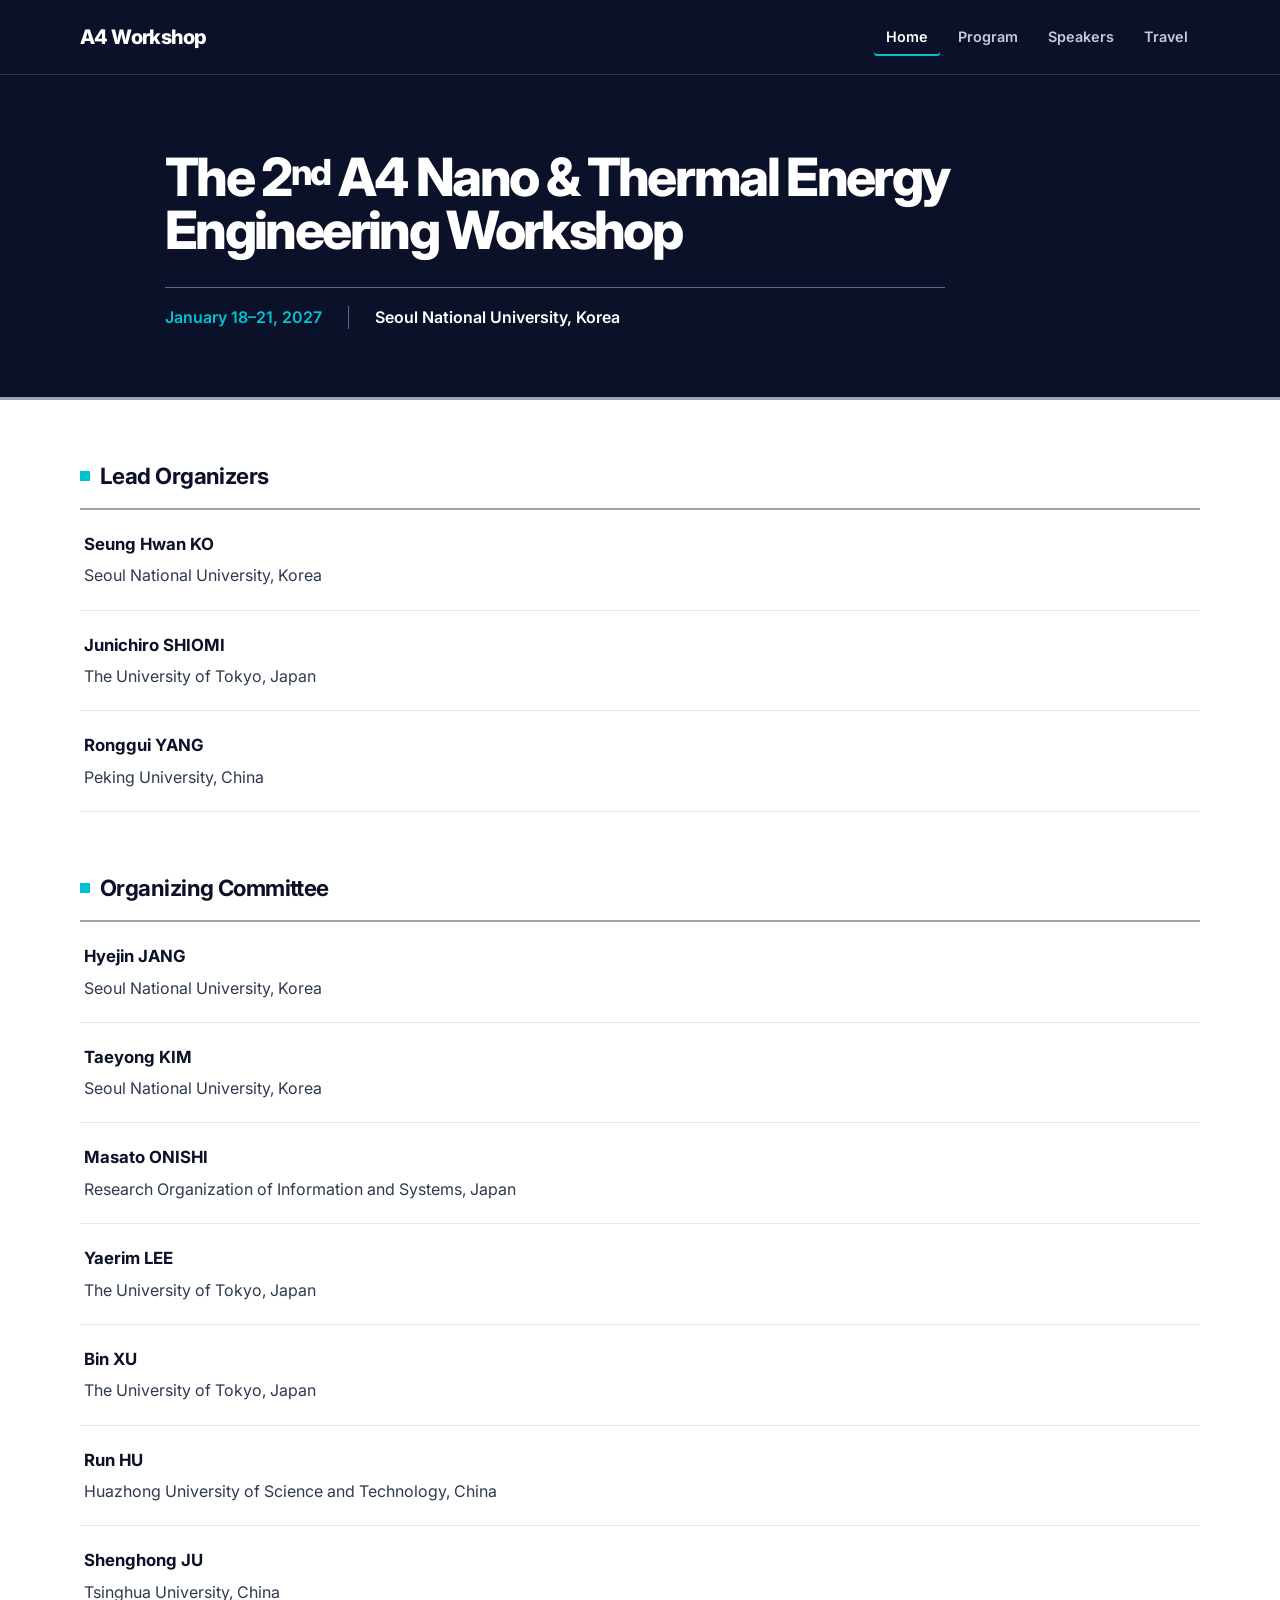
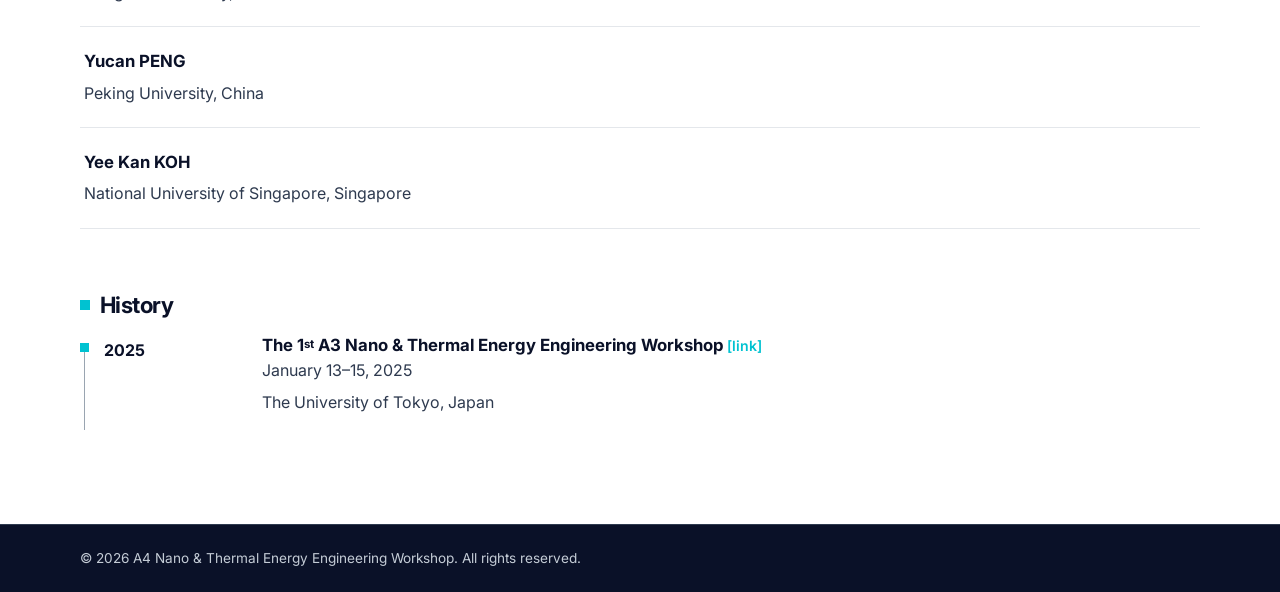
==== commit 3c665018: "Add workshop copyright notice" ====
--- a/index.html
+++ b/index.html
@@ -143,6 +143,6 @@
       </section>
     </main>
 
-    <footer class="site-footer"><div class="container">A4 Workshop</div></footer>
+    <footer class="site-footer"><div class="container">© 2026 A4 Nano &amp; Thermal Energy Engineering Workshop. All rights reserved.</div></footer>
   </body>
 </html>
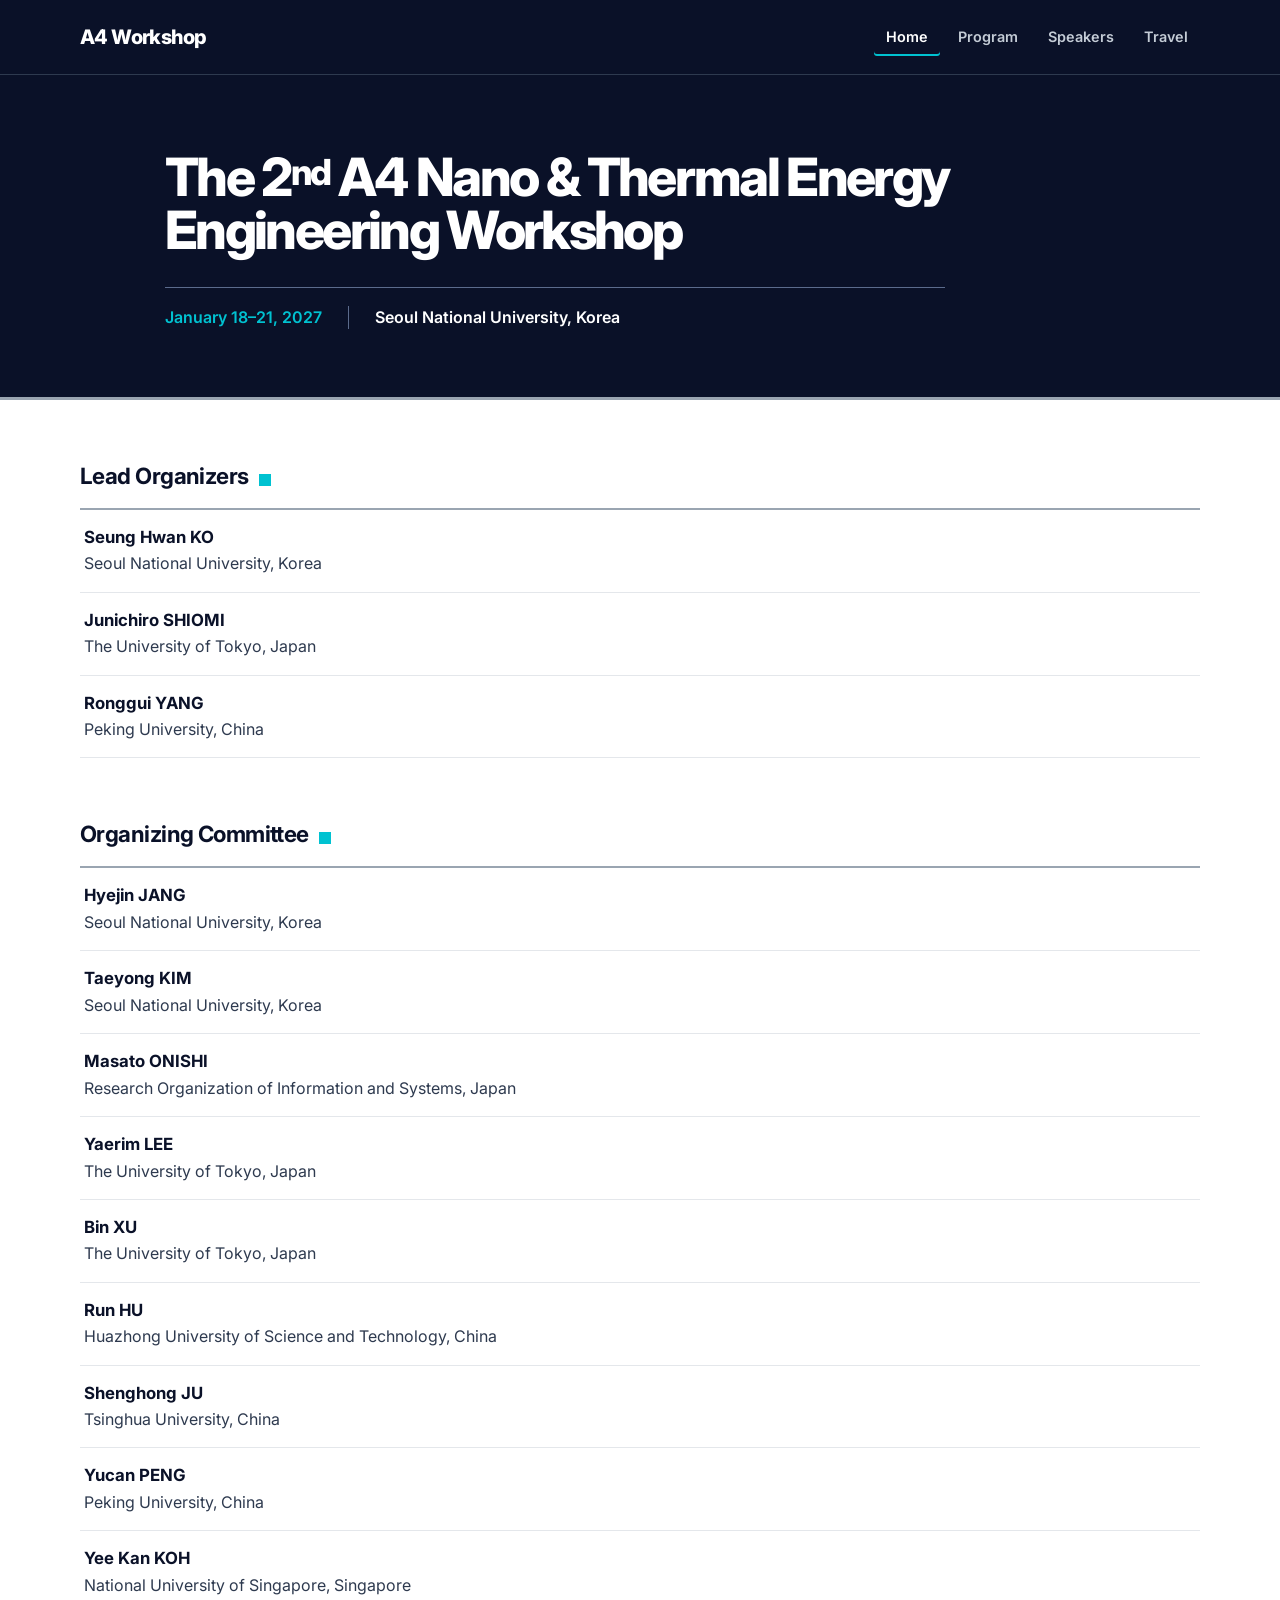
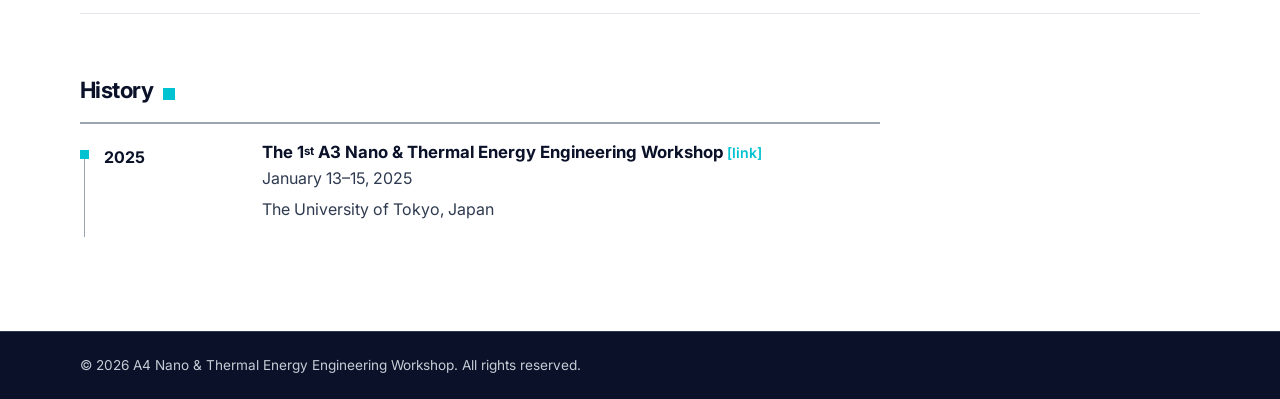
==== commit e1247204: "Refine section heading accents and spacing" ====
--- a/index.html
+++ b/index.html
@@ -8,7 +8,7 @@
     <link rel="preconnect" href="https://fonts.googleapis.com">
     <link rel="preconnect" href="https://fonts.gstatic.com" crossorigin>
     <link href="https://fonts.googleapis.com/css2?family=Inter:wght@400;500;600;700;800&display=swap" rel="stylesheet">
-    <link rel="stylesheet" href="assets/css/style.css?v=20260908-2">
+    <link rel="stylesheet" href="assets/css/style.css?v=20260915-5">
     <script src="assets/js/main.js" defer></script>
   </head>
   <body>
@@ -44,7 +44,7 @@
       <section class="content-section home-content">
         <div class="container home-layout">
           <section class="home-section" aria-labelledby="lead-organizers-title">
-            <h2 id="lead-organizers-title">Lead Organizers</h2>
+            <h2 id="lead-organizers-title" class="heading-accent-end">Lead Organizers</h2>
             <div class="organizer-list" aria-label="Lead organizers">
               <article class="organizer-row organizer-row--person">
                 <div>
@@ -68,7 +68,7 @@
           </section>
 
           <section class="home-section" aria-labelledby="committee-title">
-            <h2 id="committee-title">Organizing Committee</h2>
+            <h2 id="committee-title" class="heading-accent-end">Organizing Committee</h2>
             <div class="organizer-list" aria-label="Organizing committee">
               <article class="organizer-row organizer-row--person">
                 <div>
@@ -128,7 +128,7 @@
           </section>
 
           <section class="home-section" aria-labelledby="history-title">
-            <h2 id="history-title">History</h2>
+            <h2 id="history-title" class="heading-accent-end">History</h2>
             <ol class="history-list" aria-label="Workshop history">
               <li>
                 <p class="history-year">2025</p>
--- a/assets/css/style.css
+++ b/assets/css/style.css
@@ -48,7 +48,7 @@
 .page-hero h1 { margin-bottom: 0; color: var(--page-white); font-size: clamp(2.5rem, 5vw, 4.4rem); }
 .content-section { padding: 56px 0 82px; background: var(--page-white); }.section-note { max-width: 850px; margin-bottom: 30px; padding: 15px 17px; border-left: 3px solid var(--electric-cyan); background: var(--off-white); color: var(--slate-navy); font-size: 0.95rem; }
 
-.home-hero { padding-block: 76px 68px; }.home-hero-content { max-width: 950px; }.home-hero h1 { max-width: 920px; font-size: clamp(1.875rem, 4.125vw, 3.75rem); line-height: 1.08; letter-spacing: -0.05em; }.hero-event-details { display: flex; flex-wrap: wrap; align-items: center; gap: 12px 26px; max-width: 780px; margin-top: 30px; padding-top: 18px; border-top: 1px solid var(--soft-navy); }.hero-event-details p { margin: 0; color: var(--page-white); font-size: 1rem; font-weight: 600; line-height: 1.45; }.hero-event-details p:first-child { color: var(--electric-cyan); }.hero-event-details p + p { padding-left: 26px; border-left: 1px solid var(--soft-navy); }.home-content { padding-top: 62px; }.home-layout { display: grid; gap: 62px; }.home-section h2 { display: flex; align-items: center; gap: 10px; margin-bottom: 18px; }.home-section h2::before { content: ""; width: 10px; height: 10px; flex: 0 0 auto; background: var(--electric-cyan); }.organizer-list { border-top: 2px solid var(--medium-gray); }.organizer-row { display: grid; grid-template-columns: minmax(0, 1fr); align-items: baseline; padding: 20px 4px; border-bottom: 1px solid var(--light-gray); }.organizer-row h3, .history-list h3 { margin-bottom: 4px; color: var(--navy); font-size: 1.05rem; }.organizer-row p, .history-list p { margin-bottom: 0; color: var(--slate-navy); }.history-list { position: relative; display: grid; gap: 0; max-width: 800px; margin: 0; padding: 0; list-style: none; }.history-list::before { content: ""; position: absolute; top: 12px; bottom: 12px; left: 4px; width: 1px; background: var(--medium-gray); }.history-list li { position: relative; display: grid; grid-template-columns: 132px minmax(0, 1fr); gap: 26px; padding: 0 0 26px 24px; }.history-list li::before { content: ""; position: absolute; top: 6px; left: 0; width: 9px; height: 9px; background: var(--electric-cyan); }.history-list li p + p { margin-top: 4px; }.history-year { color: var(--navy) !important; font-weight: 700; }
+.home-hero { padding-block: 76px 68px; }.home-hero-content { max-width: 950px; }.home-hero h1 { max-width: 920px; font-size: clamp(1.875rem, 4.125vw, 3.75rem); line-height: 1.08; letter-spacing: -0.05em; }.hero-event-details { display: flex; flex-wrap: wrap; align-items: center; gap: 12px 26px; max-width: 780px; margin-top: 30px; padding-top: 18px; border-top: 1px solid var(--soft-navy); }.hero-event-details p { margin: 0; color: var(--page-white); font-size: 1rem; font-weight: 600; line-height: 1.45; }.hero-event-details p:first-child { color: var(--electric-cyan); }.hero-event-details p + p { padding-left: 26px; border-left: 1px solid var(--soft-navy); }.home-content { padding-top: 62px; }.home-layout { display: grid; gap: 62px; }.home-section h2 { display: flex; align-items: center; gap: 10px; margin-bottom: 18px; }.home-section h2::before { content: ""; width: 10px; height: 10px; flex: 0 0 auto; background: var(--electric-cyan); }.organizer-list { border-top: 2px solid var(--medium-gray); }.organizer-row { display: grid; grid-template-columns: minmax(0, 1fr); align-items: baseline; padding: 20px 4px; border-bottom: 1px solid var(--light-gray); }.organizer-row h3, .history-list h3 { margin-bottom: 4px; color: var(--navy); font-size: 1.05rem; }.organizer-row p, .history-list p { margin-bottom: 0; color: var(--slate-navy); }.history-list { position: relative; display: grid; gap: 0; max-width: 800px; margin: 0; padding: 20px 0 0; border-top: 2px solid var(--medium-gray); list-style: none; }.history-list::before { content: ""; position: absolute; top: 32px; bottom: 12px; left: 4px; width: 1px; background: var(--medium-gray); }.history-list li { position: relative; display: grid; grid-template-columns: 132px minmax(0, 1fr); gap: 26px; padding: 0 0 26px 24px; }.history-list li::before { content: ""; position: absolute; top: 6px; left: 0; width: 9px; height: 9px; background: var(--electric-cyan); }.history-list li p + p { margin-top: 4px; }.history-year { color: var(--navy) !important; font-weight: 700; }
 
 .speaker-notice { max-width: 760px; margin: 0 0 34px; color: var(--slate-navy); font-size: 1rem; font-weight: 500; line-height: 1.6; }.speaker-section + .speaker-section { margin-top: 54px; }.speaker-section h2 { display: flex; align-items: center; gap: 10px; margin-bottom: 15px; color: var(--navy); }.speaker-section h2::before { content: ""; width: 10px; height: 10px; flex: 0 0 auto; background: var(--electric-cyan); }.speaker-table { width: 100%; border-collapse: collapse; border-top: 2px solid var(--medium-gray); }.speaker-table th, .speaker-table td { padding: 18px 4px; border-bottom: 1px solid var(--light-gray); text-align: left; vertical-align: top; }.speaker-table th { background: var(--off-white); color: var(--navy); font-size: 0.8rem; font-weight: 700; letter-spacing: 0.06em; text-transform: uppercase; }.speaker-table th:first-child, .speaker-table td:first-child { width: 42%; }.speaker-table td:first-child { color: var(--navy); font-size: 1.08rem; font-weight: 700; line-height: 1.35; }.speaker-table td:last-child { color: var(--slate-navy); line-height: 1.5; }.history-list h3 a { color: var(--electric-cyan); font-size: 0.84em; font-weight: 600; text-decoration: none; }.history-list h3 a:hover, .history-list h3 a:focus-visible { color: var(--navy); }.history-list h3 a:focus-visible { outline: 2px solid var(--electric-cyan); outline-offset: 3px; }
 
@@ -59,6 +59,10 @@
 
 .site-footer { padding: 22px 0; background: var(--navy); border-top: 1px solid var(--slate-navy); color: var(--cool-gray); font-size: 0.85rem; }
 .home-hero h1, .history-list h3 { line-height: 1; }
+.speaker-section h2.speaker-heading-accent-end::before { content: none; }.speaker-section h2.speaker-heading-accent-end::after { content: ""; width: 12px; height: 12px; flex: 0 0 auto; align-self: flex-end; margin-bottom: 0.18em; background: var(--electric-cyan); }
+.home-section h2.heading-accent-end::before { content: none; }.home-section h2.heading-accent-end::after { content: ""; width: 12px; height: 12px; flex: 0 0 auto; align-self: flex-end; margin-bottom: 0.18em; background: var(--electric-cyan); }
+.organizer-row { padding: 16px 4px; }.organizer-row h3 { line-height: 1.35; }.organizer-row p { line-height: 1.45; }
 
 @media (max-width: 720px) { .header-inner { min-height: 64px; flex-wrap: wrap; padding-block: 12px; }.menu-toggle { display: block; }.primary-navigation { display: none; width: 100%; flex-direction: column; align-items: stretch; padding-top: 4px; }.primary-navigation.is-open { display: flex; }.primary-navigation > a, .program-link { display: block; width: 100%; padding: 10px 0; text-align: left; }.primary-navigation > a.active, .program-link.active, .nav-group.active > .program-link { box-shadow: inset 2px 0 0 var(--electric-cyan); padding-left: 10px; }.nav-group { width: 100%; }.program-submenu { display: block; position: static; min-width: 0; margin: 2px 0 5px; padding: 4px 0 4px 12px; border: 0; border-left: 1px solid var(--slate-navy); box-shadow: none; }.program-submenu a { padding: 8px 10px; }.gateway { min-height: calc(100vh - 116px); padding: 58px 0; }.gateway-content { margin-left: auto; }.gateway-links { grid-template-columns: 1fr; }.page-hero { padding: 44px 0 36px; }.home-hero { padding-block: 56px 50px; }.home-hero h1 { font-size: clamp(1.725rem, 7.5vw, 2.625rem); letter-spacing: -0.045em; }.hero-event-details { display: grid; gap: 10px; margin-top: 24px; padding-top: 16px; }.hero-event-details p { font-size: 0.98rem; }.hero-event-details p + p { padding-left: 0; border-left: 0; }.home-content { padding-top: 46px; }.home-layout { gap: 46px; }.home-section h2 { gap: 9px; margin-bottom: 16px; }.home-section h2::before { width: 9px; height: 9px; }.organizer-row { grid-template-columns: 1fr; gap: 7px; padding: 17px 0; }.organizer-role { font-size: 0.92rem; }.history-list li { grid-template-columns: 1fr; gap: 5px; padding-left: 22px; }.speaker-notice { margin-bottom: 28px; font-size: 0.96rem; }.speaker-section h2 { gap: 9px; }.speaker-section h2::before { width: 9px; height: 9px; }.speaker-table, .speaker-table thead, .speaker-table tbody, .speaker-table tr, .speaker-table th, .speaker-table td { display: block; width: 100%; }.speaker-table thead tr { display: grid; grid-template-columns: 42% 58%; }.speaker-table th, .speaker-table td { padding: 13px 0; }.speaker-table th:first-child, .speaker-table td:first-child { width: auto; }.speaker-table tbody tr { padding: 17px 0; border-bottom: 1px solid var(--light-gray); }.speaker-table tbody td { border: 0; padding: 0; }.speaker-table tbody td + td { margin-top: 6px; font-size: 0.94rem; }.full-program-day + .full-program-day { margin-top: 44px; }.full-program-day h2 { gap: 9px; }.full-program-day h2::before { width: 9px; height: 9px; }.full-program-table { min-width: 440px; }.full-program-table th, .full-program-table td { padding: 12px 13px; }.full-program-table th:first-child, .full-program-table td:first-child { width: 142px; }.travel-layout { gap: 42px; } }
 @media (prefers-reduced-motion: reduce) { html { scroll-behavior: auto; }.feature-link { transition: none; }.feature-link:hover { transform: none; } }
+@media (max-width: 720px) { .organizer-row { padding: 14px 0; } }
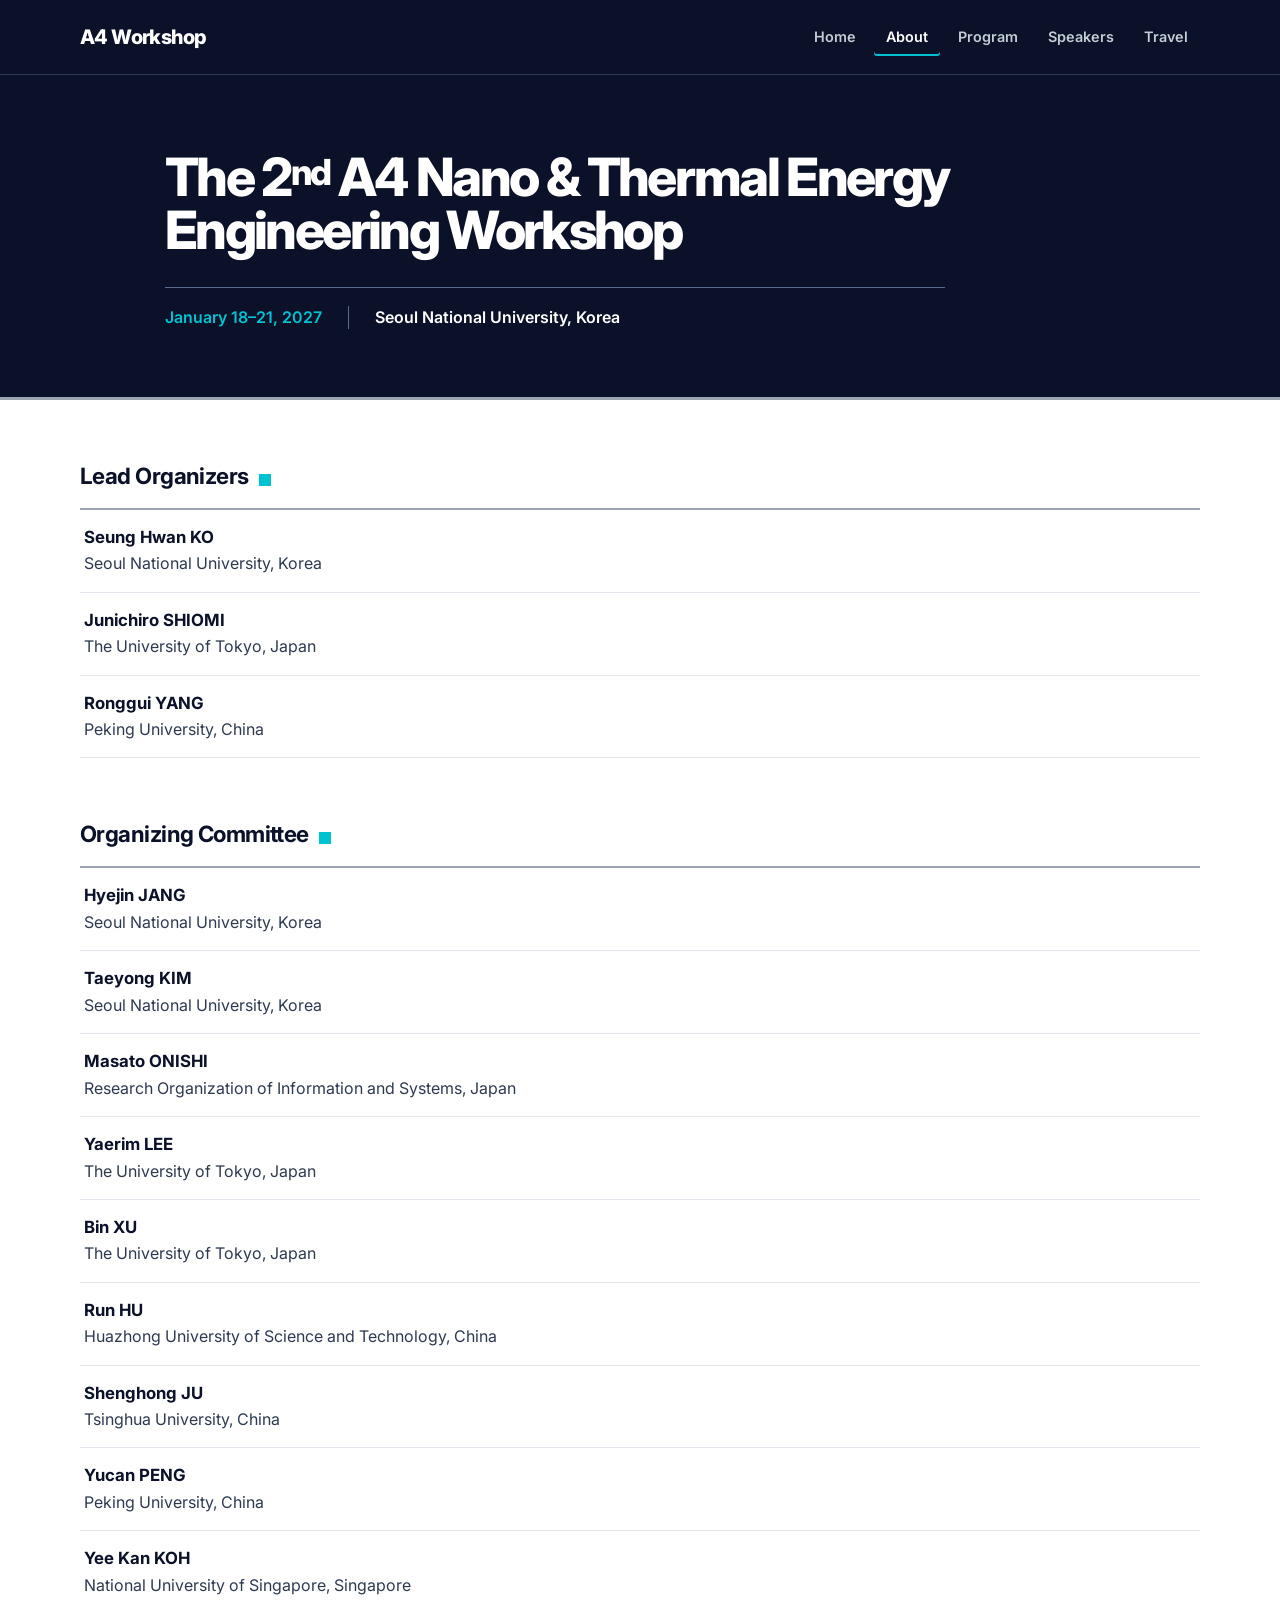
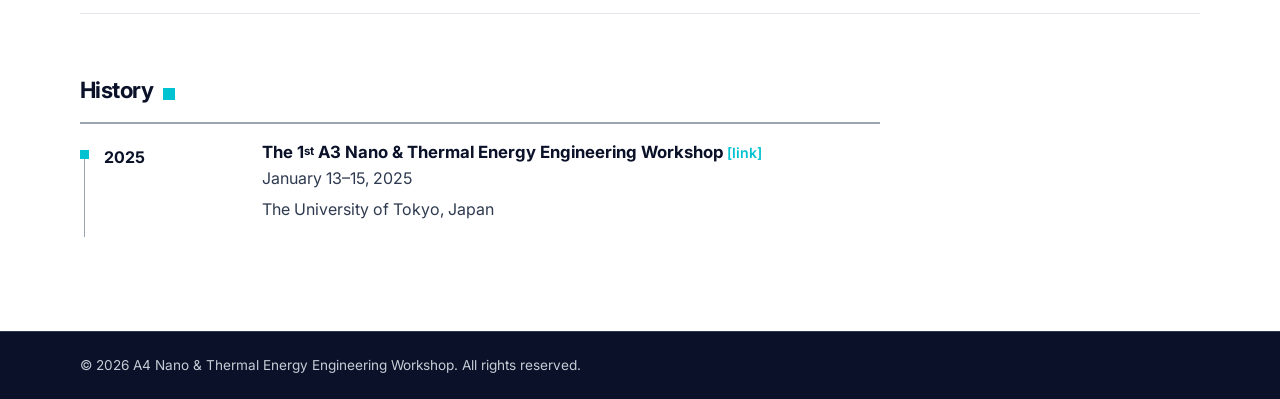
==== commit 68139fd7: "Update shared navigation links" ====
--- a/index.html
+++ b/index.html
@@ -17,7 +17,8 @@
         <a class="brand" href="index.html" aria-label="A4 Workshop home">A4 Workshop</a>
         <button class="menu-toggle" type="button" aria-expanded="false" aria-controls="primary-navigation">Menu</button>
         <nav id="primary-navigation" class="primary-navigation" aria-label="Primary navigation">
-          <a class="active" aria-current="page" href="index.html">Home</a>
+          <a href="https://a4workshop2027.org/2027/" target="_blank" rel="noopener noreferrer">Home</a>
+          <a class="active" aria-current="page" href="index.html">About</a>
           <div class="nav-group">
             <a class="program-link" href="program-at-a-glance.html">Program</a>
             <div id="program-submenu" class="program-submenu">
--- a/assets/css/style.css
+++ b/assets/css/style.css
@@ -56,6 +56,7 @@
 
 .program-overview { margin: 0; padding: 32px 28px; background: var(--page-white); }.program-overview-scroll { overflow-x: auto; overscroll-behavior-inline: contain; }.program-overview-scroll:focus-visible { outline: 3px solid var(--electric-cyan); outline-offset: 3px; }.program-overview-table { width: 100%; min-width: 900px; border: 1px solid var(--navy); border-collapse: collapse; table-layout: fixed; }.program-overview-table thead th { padding: 14px 6px; background: var(--navy); border-bottom: 3px solid var(--electric-cyan); color: var(--page-white); font-size: 17px; font-weight: 700; letter-spacing: 0.5px; line-height: 1.7; text-align: center; text-transform: uppercase; }.program-overview-table thead th + th { border-left: 1px solid var(--slate-navy); }.program-overview-table thead th:first-child { width: 110px; }.program-overview-table thead span { display: block; color: var(--electric-cyan); font-size: 12px; font-weight: 700; }.program-overview-table tbody th { padding: 8px; background: var(--navy); border-top: 1.5px solid var(--medium-gray); color: var(--page-white); font-size: 14px; font-weight: 700; letter-spacing: 0.5px; line-height: 1.7; text-align: center; text-transform: uppercase; vertical-align: middle; }.program-overview-table tbody td { padding: 12px 8px; background: var(--off-white); border-top: 1px solid var(--light-gray); border-left: 1px solid var(--light-gray); color: var(--navy); font-size: 15px; font-weight: 700; line-height: 1.7; text-align: center; vertical-align: middle; }.program-overview-table tbody tr:first-child > * { border-top: 1.5px solid var(--medium-gray); }.program-overview-table .schedule-lunch > * { border-top: 1.5px solid var(--medium-gray); }.program-overview-table .schedule-lunch td { background: var(--cool-gray); font-size: 14px; letter-spacing: 0.5px; text-transform: uppercase; }.program-overview-table .schedule-lunch + tr > * { border-top: 1.5px solid var(--medium-gray); }.program-overview-table .schedule-evening > * { border-top: 1.5px solid var(--medium-gray); }.program-overview-table .schedule-empty { background: var(--page-white); }.glance-link { margin: 32px 0 0; }.glance-link a { color: var(--navy); font-weight: 700; text-decoration-color: var(--electric-cyan); text-decoration-thickness: 3px; text-underline-offset: 5px; }.visually-hidden { position: absolute; width: 1px; height: 1px; padding: 0; margin: -1px; overflow: hidden; clip: rect(0, 0, 0, 0); white-space: nowrap; border: 0; }
 .anchor-navigation { border-bottom: 1px solid var(--light-gray); background: var(--off-white); }.anchor-navigation .container { display: flex; gap: 24px; overflow-x: auto; }.anchor-navigation a { flex: 0 0 auto; padding: 14px 0 12px; color: var(--slate-navy); font-size: 0.9rem; font-weight: 700; text-decoration: none; }.anchor-navigation a:hover, .anchor-navigation a:focus-visible { color: var(--navy); box-shadow: inset 0 -2px 0 var(--electric-cyan); outline: none; }.travel-layout { display: grid; gap: 56px; }.travel-section { scroll-margin-top: 110px; }.travel-section-heading { margin-bottom: 14px; border-bottom: 2px solid var(--medium-gray); }.travel-section-heading h2 { margin-bottom: 12px; }.travel-panel { padding: 26px; border: 1px solid var(--light-gray); background: var(--off-white); }.travel-panel h3 { color: var(--navy); }.travel-panel p { max-width: 720px; margin-bottom: 0; color: var(--slate-navy); }
+.travel-panel a { color: var(--electric-cyan); }.travel-panel a:hover, .travel-panel a:focus-visible { color: var(--navy); }
 
 .site-footer { padding: 22px 0; background: var(--navy); border-top: 1px solid var(--slate-navy); color: var(--cool-gray); font-size: 0.85rem; }
 .home-hero h1, .history-list h3 { line-height: 1; }
